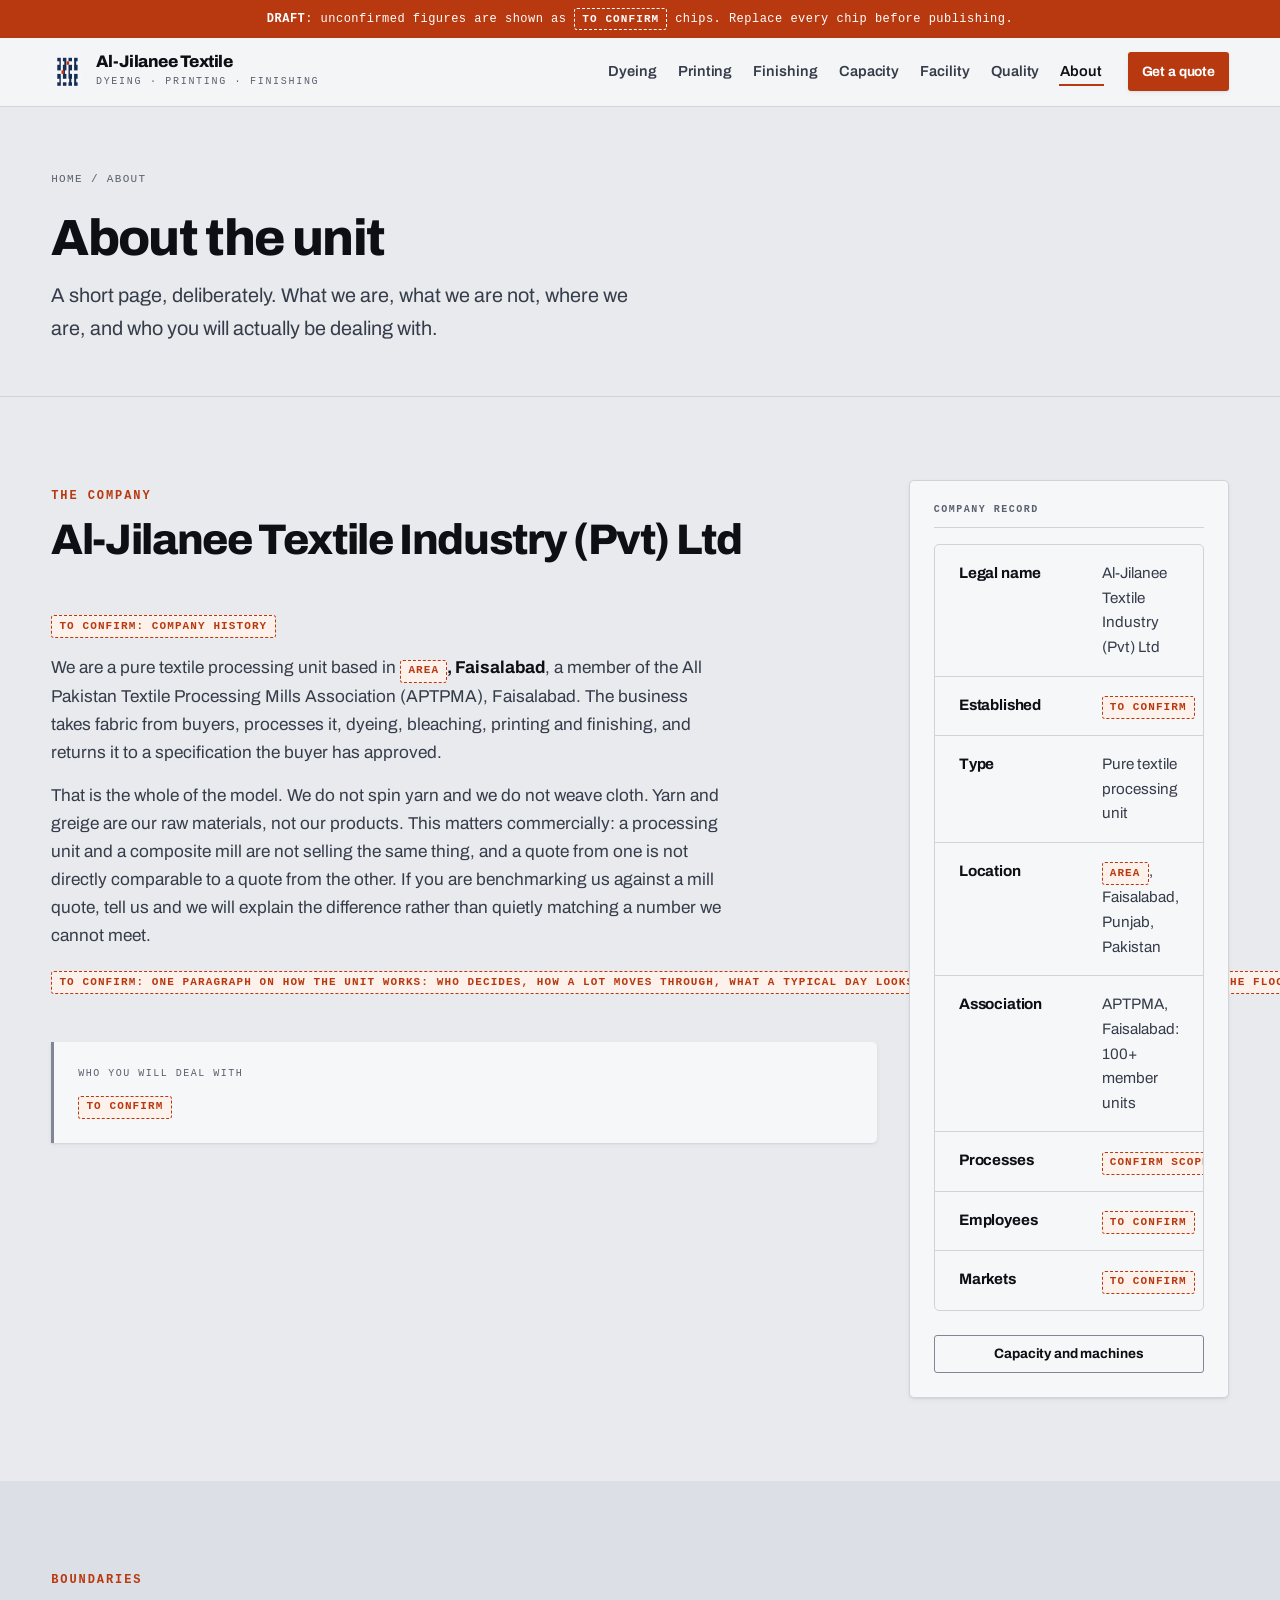
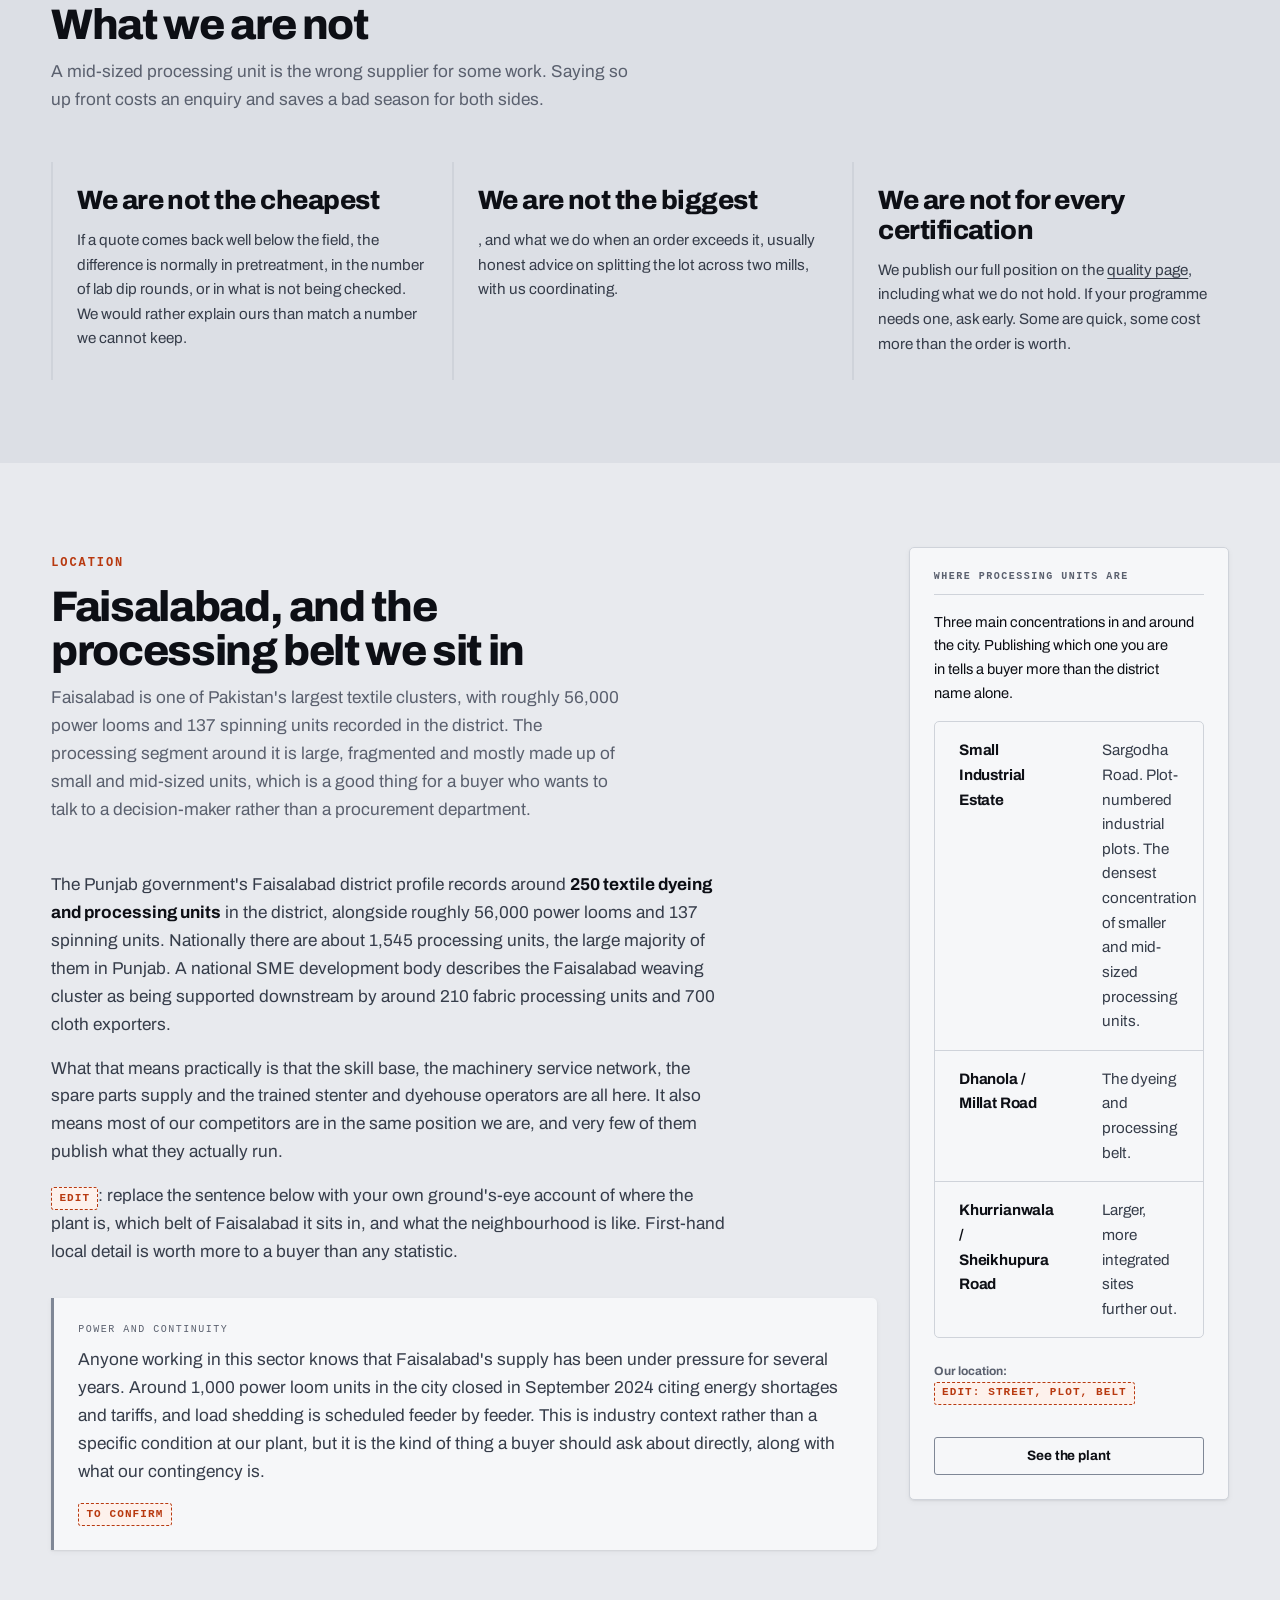
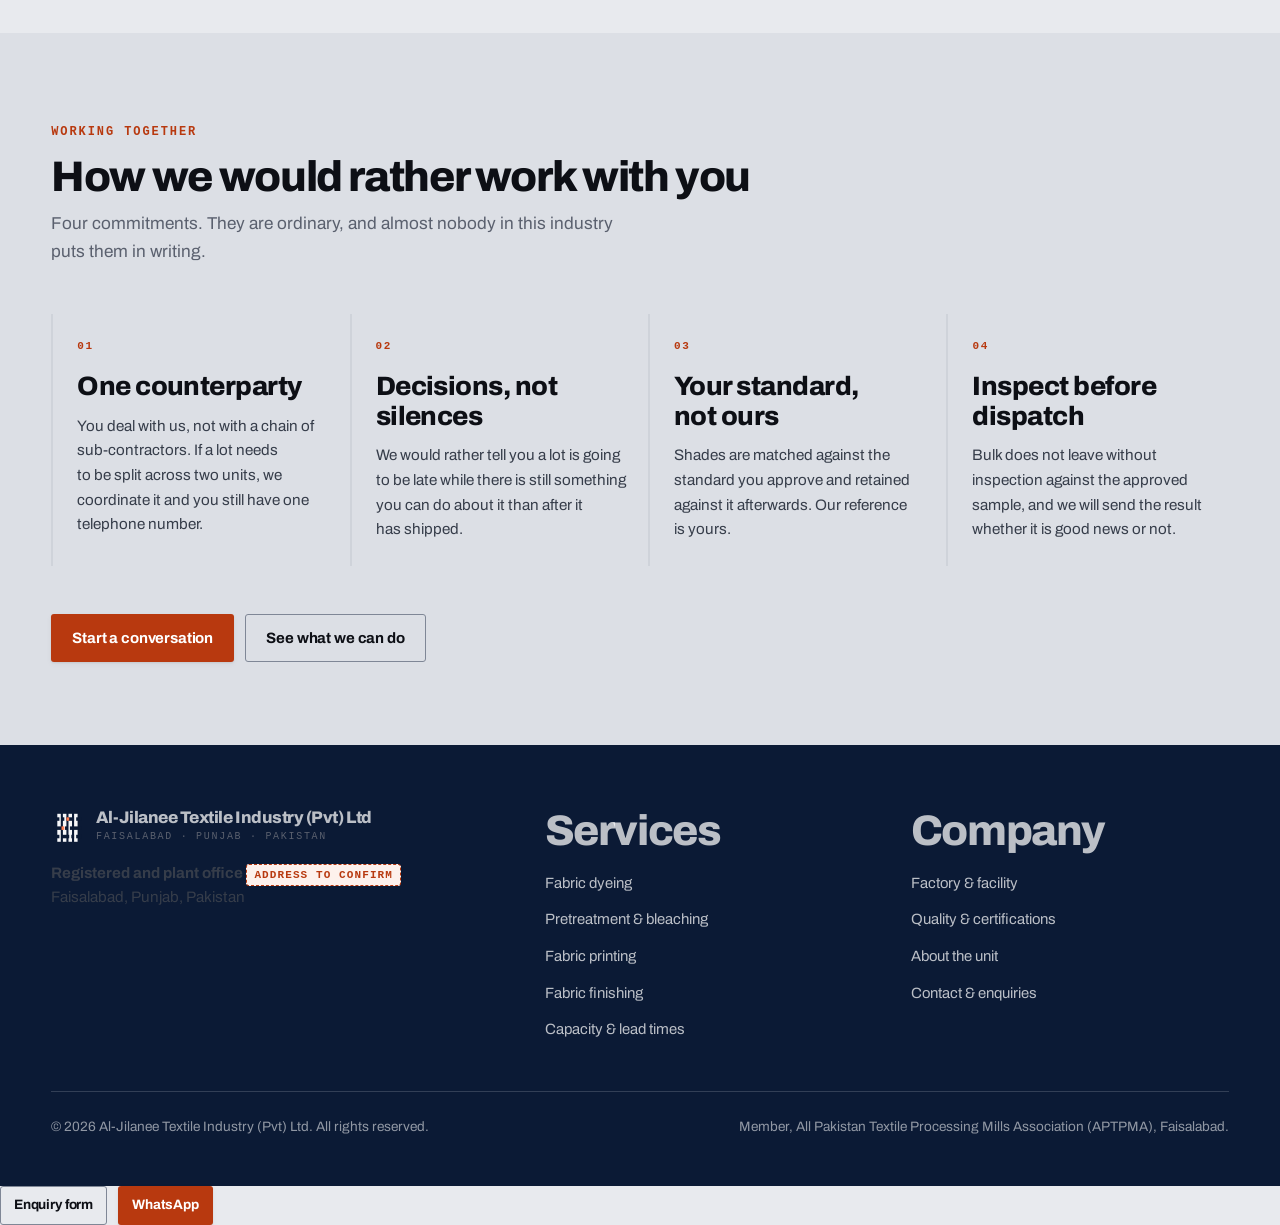
==== about.html @ 5ec2a874 "best-working-before-cycle-01: pre-audit baseline Visual redesign round 2 complete and verified (9/9 " ====
<!DOCTYPE html>
<!-- Al-Jilanee Textile Industry — ABOUT. Search this file for "EDIT:". -->
<html lang="en" class="no-js" data-draft="true">
<head>
<meta charset="utf-8">
<meta name="viewport" content="width=device-width, initial-scale=1">
<title>About the Unit: Faisalabad Textile Processing | Al-Jilanee Textile Industry</title>
<meta name="description" content="Al-Jilanee Textile Industry (Pvt) Ltd, Faisalabad: a pure fabric processing unit. What we are, what we are not, where we sit in the Faisalabad processing cluster, and how we work.">
<link rel="canonical" href="https://www.aljillanitex.com/about.html">
<meta property="og:type" content="article">
<meta property="og:site_name" content="Al-Jilanee Textile Industry (Pvt) Ltd">
<meta property="og:url" content="https://www.aljillanitex.com/about.html">
<meta property="og:title" content="About the Unit | Al-Jilanee Textile">
<meta property="og:description" content="What we are, what we are not, and how we work.">
<meta property="og:image" content="https://www.aljillanitex.com/assets/img/og-default.png">
<meta name="twitter:card" content="summary_large_image">
<meta name="theme-color" content="#0b1a35">
<link rel="icon" href="assets/img/favicon.svg" type="image/svg+xml">
<link rel="apple-touch-icon" href="assets/img/apple-touch-icon.png">
<link rel="manifest" href="site.webmanifest">
<link rel="preload" href="assets/fonts/archivo-var.woff2" as="font" type="font/woff2" crossorigin>
<link rel="stylesheet" href="assets/css/site.css">
<script src="assets/js/site.js" defer></script>
</head>

<body data-wa="923000000000">

<div class="draft-ribbon">
  <strong>DRAFT</strong>: unconfirmed figures are shown as
  <span class="todo" style="border-color:#fff;color:#fff;background:transparent">TO CONFIRM</span>
  chips. Replace every chip before publishing.
</div>

<a class="skip" href="#main">Skip to main content</a>

<header class="site-header">
  <div class="wrap site-header__inner">
    <a class="brand" href="index.html" aria-label="Al-Jilanee Textile Industry, home">
      <svg class="brand__mark" viewBox="0 0 48 48" fill="none" aria-hidden="true" focusable="false">
        <g fill="var(--mark-warp)">
          <rect x="9" y="4" width="5" height="40"/><rect x="17" y="4" width="5" height="40"/>
          <rect x="25" y="4" width="5" height="40"/><rect x="33" y="4" width="5" height="40"/>
        </g>
        <g fill="var(--mark-weft)">
          <rect x="4" y="9" width="8" height="5"/><rect x="15" y="9" width="4" height="5"/>
          <rect x="22" y="9" width="11" height="5"/><rect x="36" y="9" width="8" height="5"/>
          <rect x="4" y="22" width="13" height="5"/><rect x="20" y="22" width="4" height="5"/>
          <rect x="27" y="22" width="17" height="5"/>
          <rect x="4" y="34" width="8" height="5"/><rect x="15" y="34" width="11" height="5"/>
          <rect x="29" y="34" width="4" height="5"/><rect x="36" y="34" width="8" height="5"/>
        </g>
        <g fill="var(--mark-dye)">
          <rect x="15" y="22" width="4" height="5"/><rect x="22" y="9" width="4" height="5"/>
        </g>
      </svg>
      <span>
        <span class="brand__name">Al-Jilanee Textile</span>
        <span class="brand__sub">Dyeing · Printing · Finishing</span>
      </span>
    </a>
    <button class="nav-toggle" type="button" data-nav-toggle aria-expanded="false" aria-controls="site-nav">Menu</button>
    <nav class="nav" id="site-nav" aria-label="Main">
      <ul class="nav__list">
        <li><a class="nav__link" href="dyeing.html">Dyeing</a></li>
        <li><a class="nav__link" href="printing.html">Printing</a></li>
        <li><a class="nav__link" href="finishing.html">Finishing</a></li>
        <li><a class="nav__link" href="capacity.html">Capacity</a></li>
        <li><a class="nav__link" href="facility.html">Facility</a></li>
        <li><a class="nav__link" href="quality.html">Quality</a></li>
        <li><a class="nav__link" href="about.html" aria-current="page">About</a></li>
      </ul>
    </nav>
    <a class="btn btn--primary btn--sm header-cta" href="contact.html">Get a quote</a>
  </div>
</header>

<main id="main">

  <section class="pagehead">
    <div class="wrap">
      <nav class="crumbs" aria-label="Breadcrumb">
        <a href="index.html">Home</a> <span aria-hidden="true">/</span> <span aria-current="page">About</span>
      </nav>
      <h1>About the unit</h1>
      <p class="pagehead__lead">
        A short page, deliberately. What we are, what we are not, where we are,
        and who you will actually be dealing with.
      </p>
    </div>
  </section>

  <!-- ==================================================================
       1. WHAT WE ARE
       ================================================================== -->
  <section class="section">
    <div class="wrap">
      <div class="grid grid-sidebar">
        <div>
          <div class="section-head">
            <span class="eyebrow eyebrow--signal">The company</span>
            <h2>Al-Jilanee Textile Industry (Pvt) Ltd</h2>
          </div>

          <div class="prose">
            <!-- EDIT: replace with the real history. 150-250 words is right.
                 A real story of how the unit grew — starting from a smaller
                 plot, a first machine, a first export buyer — is a genuine
                 credibility asset. A generic "we are committed to quality"
                 paragraph is worse than nothing. -->
            <p>
              <span class="todo">To confirm: company history</span>
            </p>
            <p>
              We are a pure textile processing unit based in
              <strong><span class="todo">area</span>, Faisalabad</strong>, a member of
              the All Pakistan Textile Processing Mills Association (APTPMA),
              Faisalabad. The business takes fabric from buyers, processes it,
              dyeing, bleaching, printing and finishing, and returns it to a
              specification the buyer has approved.
            </p>
            <p>
              That is the whole of the model. We do not spin yarn and we do not
              weave cloth. Yarn and greige are our raw materials, not our
              products. This matters commercially: a processing unit and a
              composite mill are not selling the same thing, and a quote from one
              is not directly comparable to a quote from the other. If you are
              benchmarking us against a mill quote, tell us and we will explain
              the difference rather than quietly matching a number we cannot meet.
            </p>
            <p>
              <span class="todo">To confirm: one paragraph on how the unit works: who
              decides, how a lot moves through, what a typical day looks like. Written
              by whoever actually runs the floor.</span>
            </p>
          </div>

          <div class="callout mt-7">
            <span class="callout__k">Who you will deal with</span>
            <p>
              <span class="todo">To confirm</span><span class="edit-note">EDIT: name the person or
              people a buyer speaks to, with their role and what they can
              actually decide. In a mid-sized unit this is usually one or two
              people, and naming them is a stronger trust signal than a
              "management team" section with stock photographs.
            </span></p>
          </div>
        </div>

        <aside class="rail">
          <h2 class="rail__title">Company record</h2>
          <div class="deflist">
            <div class="deflist__row"><dt>Legal name</dt><dd>Al-Jilanee Textile Industry (Pvt) Ltd</dd></div>
            <div class="deflist__row"><dt>Established</dt><dd><span class="todo">To confirm</span></dd></div>
            <div class="deflist__row"><dt>Type</dt><dd>Pure textile processing unit</dd></div>
            <div class="deflist__row"><dt>Location</dt><dd><span class="todo">Area</span>, Faisalabad, Punjab, Pakistan</dd></div>
            <div class="deflist__row"><dt>Association</dt><dd>APTPMA, Faisalabad: 100+ member units</dd></div>
            <div class="deflist__row"><dt>Processes</dt><dd><span class="todo">Confirm scope</span></dd></div>
            <div class="deflist__row"><dt>Employees</dt><dd><span class="todo">To confirm</span></dd></div>
            <div class="deflist__row"><dt>Markets</dt><dd><span class="todo">To confirm</span></dd></div>
          </div>
          <a class="btn btn--ghost btn--sm btn--block mt-5" href="capacity.html">Capacity and machines</a>
        </aside>
      </div>
    </div>
  </section>

  <!-- ==================================================================
       2. WHAT WE ARE NOT
       ================================================================== -->
  <section class="section section--sunk">
    <div class="wrap">
      <div class="section-head">
        <span class="eyebrow eyebrow--signal">Boundaries</span>
        <h2>What we are not</h2>
        <p>
          A mid-sized processing unit is the wrong supplier for some work. Saying
          so up front costs an enquiry and saves a bad season for both sides.
        </p>
      </div>

      <div class="grid grid-3">
        <div class="card">
          <h3>We are not the cheapest</h3>
          <p>
            If a quote comes back well below the field, the difference is
            normally in pretreatment, in the number of lab dip rounds, or in what
            is not being checked. We would rather explain ours than match a
            number we cannot keep.
          </p>
        </div>
        <div class="card">
          <h3>We are not the biggest</h3>
          <p>
            <span class="edit-note">EDIT: add a sentence on where our capacity ceiling
            genuinely is</span>, and what we do when an order exceeds it, usually
            honest advice on splitting the lot across two mills, with us
            coordinating.
          </p>
        </div>
        <div class="card">
          <h3>We are not for every certification</h3>
          <p>
            We publish our full position on the
            <a href="quality.html">quality page</a>, including what we do not
            hold. If your programme needs one, ask early. Some are quick, some
            cost more than the order is worth.
          </p>
        </div>
      </div>
    </div>
  </section>

  <!-- ==================================================================
       3. FAISALABAD AND THE CLUSTER
       Real, sourced context. Establishes that the buyer is dealing with a
       company inside a genuine industrial ecosystem rather than a lone
       workshop.
       ================================================================== -->
  <section class="section">
    <div class="wrap">
      <div class="grid grid-sidebar">
        <div>
          <div class="section-head">
            <span class="eyebrow eyebrow--signal">Location</span>
            <h2>Faisalabad, and the processing belt we sit in</h2>
            <p>
              Faisalabad is one of Pakistan's largest textile clusters, with
              roughly 56,000 power looms and 137 spinning units recorded in the
              district. The processing segment around it is large, fragmented
              and mostly made up of small and mid-sized units, which is a good
              thing for a buyer who wants to talk to a decision-maker rather
              than a procurement department.
            </p>
          </div>

          <div class="prose">
            <p>
              The Punjab government's Faisalabad district profile records around
              <strong>250 textile dyeing and processing units</strong> in the
              district, alongside roughly 56,000 power looms and 137 spinning
              units. Nationally there are about 1,545 processing units, the large
              majority of them in Punjab. A national SME development body
              describes the Faisalabad weaving cluster as being supported
              downstream by around 210 fabric processing units and 700 cloth
              exporters.
            </p>
            <p>
              What that means practically is that the skill base, the machinery
              service network, the spare parts supply and the trained stenter and
              dyehouse operators are all here. It also means most of our
              competitors are in the same position we are, and very few of them
              publish what they actually run.
            </p>
            <p>
              <span class="todo">EDIT</span>: replace the sentence below with
              your own ground's-eye account of where the plant is, which belt of
              Faisalabad it sits in, and what the neighbourhood is like. First-hand
              local detail is worth more to a buyer than any statistic.
            </p>
          </div>

          <div class="callout mt-6">
            <span class="callout__k">Power and continuity</span>
            <p>
              Anyone working in this sector knows that Faisalabad's supply has been
              under pressure for several years. Around 1,000 power loom units in
              the city closed in September 2024 citing energy shortages and
              tariffs, and load shedding is scheduled feeder by feeder. This is
              industry context rather than a specific condition at our plant, but
              it is the kind of
              thing a buyer should ask about directly, along with what our
              contingency is.
            </p>
            <p>
              <span class="todo">To confirm</span><span class="edit-note">EDIT: state your own
              arrangements factually if you want to pre-empt the question. Do not
              overstate.
            </span></p>
          </div>
        </div>

        <aside class="rail">
          <h2 class="rail__title">Where processing units are</h2>
          <p class="text-sm">
            Three main concentrations in and around the city. Publishing which
            one you are in tells a buyer more than the district name alone.
          </p>
          <div class="deflist mt-4">
            <div class="deflist__row">
              <dt>Small Industrial Estate</dt>
              <dd>Sargodha Road. Plot-numbered industrial plots. The densest concentration of smaller and mid-sized processing units.</dd>
            </div>
            <div class="deflist__row">
              <dt>Dhanola / Millat Road</dt>
              <dd>The dyeing and processing belt.</dd>
            </div>
            <div class="deflist__row">
              <dt>Khurrianwala / Sheikhupura Road</dt>
              <dd>Larger, more integrated sites further out.</dd>
            </div>
          </div>
          <p class="text-xs text-muted mt-5">
            <strong>Our location:</strong>
            <span class="todo">EDIT: street, plot, belt</span>
          </p>
          <a class="btn btn--ghost btn--sm btn--block mt-4" href="facility.html">See the plant</a>
        </aside>
      </div>
    </div>
  </section>

  <!-- ==================================================================
       4. HOW WE WORK
       ================================================================== -->
  <section class="section section--sunk">
    <div class="wrap">
      <div class="section-head">
        <span class="eyebrow eyebrow--signal">Working together</span>
        <h2>How we would rather work with you</h2>
        <p>
          Four commitments. They are ordinary, and almost nobody in this industry
          puts them in writing.
        </p>
      </div>

      <div class="grid grid-4">
        <div class="card">
          <span class="card__index">01</span>
          <h3>One counterparty</h3>
          <p>
            You deal with us, not with a chain of sub-contractors. If a lot needs
            to be split across two units, we coordinate it and you still have one
            telephone number.
          </p>
        </div>
        <div class="card">
          <span class="card__index">02</span>
          <h3>Decisions, not silences</h3>
          <p>
            We would rather tell you a lot is going to be late while there is
            still something you can do about it than after it has shipped.
          </p>
        </div>
        <div class="card">
          <span class="card__index">03</span>
          <h3>Your standard, not ours</h3>
          <p>
            Shades are matched against the standard you approve and retained
            against it afterwards. Our reference is yours.
          </p>
        </div>
        <div class="card">
          <span class="card__index">04</span>
          <h3>Inspect before dispatch</h3>
          <p>
            Bulk does not leave without inspection against the approved sample,
            and we will send the result whether it is good news or not.
          </p>
        </div>
      </div>

      <div class="btn-row mt-7">
        <a class="btn btn--primary" href="contact.html">Start a conversation</a>
        <a class="btn btn--ghost" href="capacity.html">See what we can do</a>
      </div>
    </div>
  </section>

</main>

<footer class="site-footer">
  <div class="wrap">
    <div class="footer-grid">
      <div>
        <a class="brand" href="index.html">
          <svg class="brand__mark" viewBox="0 0 48 48" fill="none" aria-hidden="true" focusable="false">
        <g fill="var(--mark-warp)">
          <rect x="9" y="4" width="5" height="40"/><rect x="17" y="4" width="5" height="40"/>
          <rect x="25" y="4" width="5" height="40"/><rect x="33" y="4" width="5" height="40"/>
        </g>
        <g fill="var(--mark-weft)">
          <rect x="4" y="9" width="8" height="5"/><rect x="15" y="9" width="4" height="5"/>
          <rect x="22" y="9" width="11" height="5"/><rect x="36" y="9" width="8" height="5"/>
          <rect x="4" y="22" width="13" height="5"/><rect x="20" y="22" width="4" height="5"/>
          <rect x="27" y="22" width="17" height="5"/>
          <rect x="4" y="34" width="8" height="5"/><rect x="15" y="34" width="11" height="5"/>
          <rect x="29" y="34" width="4" height="5"/><rect x="36" y="34" width="8" height="5"/>
        </g>
        <g fill="var(--mark-dye)">
          <rect x="15" y="22" width="4" height="5"/><rect x="22" y="9" width="4" height="5"/>
        </g>
      </svg>
          <span>
            <span class="brand__name">Al-Jilanee Textile Industry (Pvt) Ltd</span>
            <span class="brand__sub">Faisalabad · Punjab · Pakistan</span>
          </span>
        </a>
        <address class="addr mt-4">
          <strong>Registered and plant office</strong>
          <span class="todo">Address to confirm</span><br>
          Faisalabad, Punjab, Pakistan
        </address>
      </div>
      <div>
        <h2>Services</h2>
        <ul class="footer-links">
          <li><a href="dyeing.html">Fabric dyeing</a></li>
          <li><a href="dyeing.html#pretreatment">Pretreatment &amp; bleaching</a></li>
          <li><a href="printing.html">Fabric printing</a></li>
          <li><a href="finishing.html">Fabric finishing</a></li>
          <li><a href="capacity.html">Capacity &amp; lead times</a></li>
        </ul>
      </div>
      <div>
        <h2>Company</h2>
        <ul class="footer-links">
          <li><a href="facility.html">Factory &amp; facility</a></li>
          <li><a href="quality.html">Quality &amp; certifications</a></li>
          <li><a href="about.html">About the unit</a></li>
          <li><a href="contact.html">Contact &amp; enquiries</a></li>
        </ul>
      </div>
    </div>
    <div class="footer-bottom">
      <p>&copy; <span data-year>2026</span> Al-Jilanee Textile Industry (Pvt) Ltd. All rights reserved.</p>
      <p>Member, All Pakistan Textile Processing Mills Association (APTPMA), Faisalabad.</p>
    </div>
  </div>
</footer>

<div class="wa-bar">
  <a class="btn btn--ghost btn--sm" href="contact.html">Enquiry form</a>
  <a class="btn btn--primary btn--sm" href="https://wa.me/923000000000?text=Hello%2C%20I%20would%20like%20to%20know%20more%20about%20Al-Jilanee%20Textile%20Industry%20in%20Faisalabad.%0A%0AWhat%20I%20am%20looking%20for%3A%0AQuantity%3A%0ATarget%20date%3A" data-wa-msg="Hello, I would like to know more about Al-Jilanee Textile Industry in Faisalabad.&#10;&#10;What I am looking for:&#10;Quantity:&#10;Target date:"
     target="_blank" rel="noopener">WhatsApp</a>
</div>


<!-- Structured data. Two of the nine Faisalabad competitor sites audited
     ship any JSON-LD at all. This is free, invisible, and it is what makes
     the page parseable by a procurement system or an AI assistant rather
     than a picture of a page. -->
<script type="application/ld+json">
{
  "@context": "https://schema.org",
  "@graph": [
    {
      "@type": "WebPage",
      "@id": "https://www.aljillanitex.com/about.html#webpage",
      "url": "https://www.aljillanitex.com/about.html",
      "name": "About the Unit | Al-Jilanee Textile Industry",
      "isPartOf": { "@id": "https://www.aljillanitex.com/#website" },
      "about": { "@id": "https://www.aljillanitex.com/#organization" },
      "breadcrumb": { "@id": "https://www.aljillanitex.com/about.html#breadcrumb" },
      "inLanguage": "en"
    },
    {
      "@type": "BreadcrumbList",
      "@id": "https://www.aljillanitex.com/about.html#breadcrumb",
      "itemListElement": [
        { "@type": "ListItem", "position": 1, "name": "Home", "item": "https://www.aljillanitex.com/" },
        { "@type": "ListItem", "position": 2, "name": "About the Unit", "item": "https://www.aljillanitex.com/about.html" }
      ]
    }
  ]
}
</script>

</body></html>
---- assets/css/site.css ----
@charset "utf-8";
/* ==========================================================================
   Al-Jilanee Textile — design system
   --------------------------------------------------------------------------
   Direction: confident industrial. Cold steel ground, deep dye-vat indigo,
   one saturated madder-red accent. Editorial scale contrast, asymmetric
   composition, data treated as the visual subject.

   Type: Archivo Variable only (weights 100-900, latin subset, 35 KB).
   Numbers and labels: system mono, zero download.

   Palette rule: ONE accent (--signal). Indigo is a surface, not a second
   accent. Nothing inverts the page theme mid-scroll.
   ========================================================================== */

/* --- 1. Fonts ------------------------------------------------------------ */
/* display=swap with a metric-adjacent fallback, preloaded in the head.
   Optional-swap was rejected: on a cold visit the buyer would read the
   whole datasheet in a fallback face and never see the real one. */

@font-face {
  font-family: "Archivo";
  font-style: normal;
  font-weight: 100 900;
  font-display: swap;
  src: url("../fonts/archivo-var.woff2") format("woff2-variations"),
       url("../fonts/archivo-var.woff2") format("woff2");
  unicode-range: U+0000-00FF, U+0131, U+0152-0153, U+02BB-02BC, U+2000-206F,
                 U+2074, U+20AC, U+2122, U+2191, U+2193, U+2212;
}

/* --- 2. Tokens ----------------------------------------------------------- */

:root {
  /* Surfaces. Cool, not cream. A warm-beige ground is the single most
     common tell in machine-generated "premium" work. */
  --paper:        #e8eaee;   /* cool light ground                    */
  --paper-raised: #f6f7f9;   /* raised surface, cards, panels        */
  --paper-sunk:   #dcdfe5;   /* recessed surface, table stripes      */
  --ink:          #0d0f15;   /* near-black, cool        17.87:1 on paper-raised, 13.9:1 on paper */
  --ink-2:        #363d4a;   /* body secondary          10.19:1 on paper-raised, 8.18:1 on paper-sunk */
  --ink-3:        #5a606e;   /* labels, meta             5.88:1 raised / 4.72:1 sunk (AA) */
  --indigo:       #152c55;   /* dye-vat blue: dark sections, headers    13.79:1 w/ white */
  --indigo-deep:  #0b1a35;   /* hero + footer ground                   17.31:1 w/ white */
  --signal:       #b8390f;   /* madder red. THE accent.  5.78:1 w/ white, 5.40:1 on paper-raised */
  --line:         #cfd3da;
  --line-strong:  #7f8796;   /* 3.37:1 raised / 3.00:1 paper — meets SC 1.4.11 */

  /* Type */
  --sans: "Archivo", "Segoe UI", system-ui, -apple-system, "Helvetica Neue", Arial, sans-serif;
  --mono: ui-monospace, "Cascadia Mono", "SF Mono", Menlo, Consolas, "Liberation Mono", monospace;

  /* Scale — fluid, 360px → 1440px */
  --t-display: clamp(2.6rem, 1.35rem + 5.4vw, 5.9rem);
  --t-h1:      clamp(2.05rem, 1.5rem + 2.1vw, 3.5rem);
  --t-h2:      clamp(1.6rem, 1.15rem + 1.9vw, 2.75rem);
  --t-h3:      clamp(1.18rem, 1.02rem + 0.7vw, 1.6rem);
  --t-body:    clamp(1rem, .96rem + .18vw, 1.075rem);
  --t-small:   .9125rem;
  --t-micro:   .75rem;

  /* Space — 8pt base, generous at the top of the scale */
  --s1: .25rem; --s2: .5rem;  --s3: .75rem; --s4: 1rem;
  --s5: 1.5rem; --s6: 2rem;   --s7: 3rem;   --s8: 4rem;
  --s9: 6rem;   --s10: 8rem;

  --wrap: 88rem;
  --measure: 68ch;
  --header-h: 4.25rem;

  /* One radius scale, used everywhere. Square corners: this is a mill. */
  --r: 3px;
  --r-lg: 5px;

  /* Shadows tinted to the ground hue, never pure black */
  --sh-sm: 0 1px 2px rgba(13,15,21,.07), 0 2px 6px rgba(13,15,21,.045);
  --sh-md: 0 2px 4px rgba(13,15,21,.06), 0 10px 26px rgba(13,15,21,.075);
  --sh-lg: 0 4px 8px rgba(13,15,21,.07), 0 26px 60px rgba(13,15,21,.11);
  --sh-dark: 0 20px 60px rgba(6,10,20,.42);

  /* Hairlines on dark grounds need their own value. */
  --line-dark: rgba(255,255,255,.16);

  /* The woven mark. Inverted on dark grounds so it never disappears. */
  --mark-warp: #152c55;
  --mark-weft: #f6f7f9;
  --mark-dye:  #b8390f;
}
.site-footer, .hero { --mark-warp: #f6f7f9; --mark-weft: #0b1a35; --mark-dye: #ff7a4d; }

/* --- 3. Reset ------------------------------------------------------------ */

*, *::before, *::after { box-sizing: border-box; }

html {
  -webkit-text-size-adjust: 100%;
  scroll-behavior: smooth;
  scroll-padding-top: calc(var(--header-h) + 1rem);
}

body {
  margin: 0;
  background: var(--paper);
  color: var(--ink);
  font-family: var(--sans);
  font-size: var(--t-body);
  font-weight: 400;
  line-height: 1.62;
  font-synthesis-weight: none;
  text-rendering: optimizeLegibility;
  -webkit-font-smoothing: antialiased;
  overflow-x: hidden;
}

img, svg { max-width: 100%; height: auto; display: block; }
button, input, select, textarea { font: inherit; color: inherit; }

h1, h2, h3, h4 {
  margin: 0 0 var(--s4);
  font-weight: 800;
  line-height: 1.02;
  letter-spacing: -.032em;
  text-wrap: balance;
}
h1 { font-size: var(--t-h1); }
h2 { font-size: var(--t-h2); }
h3 { font-size: var(--t-h3); letter-spacing: -.02em; line-height: 1.12; text-wrap: pretty; }
h4 { font-size: 1.05rem; letter-spacing: -.012em; }

p { margin: 0 0 var(--s4); text-wrap: pretty; }
p:last-child { margin-bottom: 0; }

a { color: inherit; text-underline-offset: .18em; text-decoration-thickness: from-font; }

:focus-visible {
  outline: 3px solid var(--signal);
  outline-offset: 3px;
  border-radius: 2px;
}

::selection { background: var(--indigo); color: #fff; }

@media (prefers-reduced-motion: reduce) {
  html { scroll-behavior: auto; }
  *, *::before, *::after {
    animation-duration: .001ms !important;
    animation-iteration-count: 1 !important;
    transition-duration: .001ms !important;
  }
}

/* --- 4. Layout primitives ------------------------------------------------ */

.wrap { width: 100%; max-width: var(--wrap); margin-inline: auto; padding-inline: clamp(1.15rem, 4vw, 3.5rem); }
.measure { max-width: var(--measure); }
.measure-narrow { max-width: 52ch; }
.center { text-align: center; margin-inline: auto; }
.stack { display: flex; flex-direction: column; gap: var(--s4); }

.grid { display: grid; gap: var(--s5); }
.grid-2 { display: grid; gap: var(--s6); grid-template-columns: 1fr; }
.grid-3 { display: grid; gap: var(--s5); grid-template-columns: 1fr; }
.grid-4 { display: grid; gap: var(--s4); grid-template-columns: repeat(2, minmax(0,1fr)); }
.grid-sidebar { display: grid; gap: var(--s6); grid-template-columns: 1fr; }

@media (min-width: 48rem) {
  .grid-2 { grid-template-columns: repeat(2, minmax(0,1fr)); }
  .grid-3 { grid-template-columns: repeat(3, minmax(0,1fr)); }
  .grid-4 { grid-template-columns: repeat(4, minmax(0,1fr)); }
  .grid-sidebar { grid-template-columns: minmax(0,1fr) 20rem; align-items: start; }
}
@media (min-width: 64rem) {
  .grid-2 { grid-template-columns: 7fr 5fr; }          /* asymmetric, not 50/50 */
  .grid-3 { grid-template-columns: repeat(3, minmax(0,1fr)); }
}

.mt-4 { margin-top: var(--s4); } .mt-5 { margin-top: var(--s5); }
.mt-6 { margin-top: var(--s6); } .mt-7 { margin-top: var(--s7); }
.mt-8 { margin-top: var(--s8); } .mb-5 { margin-bottom: var(--s5); }
.mb-6 { margin-bottom: var(--s6); }

.text-sm { font-size: var(--t-small); }
.text-xs { font-size: var(--t-micro); }
.text-muted, .muted { color: var(--ink-3); }

/* --- 5. Type roles ------------------------------------------------------- */

.eyebrow {
  display: inline-block;
  font-family: var(--mono);
  font-size: var(--t-micro);
  font-weight: 600;
  letter-spacing: .16em;
  text-transform: uppercase;
  color: var(--ink-3);
  margin-bottom: var(--s3);
}
.eyebrow--signal { color: var(--signal); }

.prose { max-width: var(--measure); }
.prose p { color: var(--ink-2); }
.prose strong { color: var(--ink); font-weight: 700; }

/* The paragraph directly under a hero or pagehead headline. */
.lead {
  font-size: clamp(1.05rem, 1rem + .32vw, 1.3rem);
  line-height: 1.5;
  letter-spacing: -.012em;
  color: var(--ink-2);
  max-width: 46ch;
  margin-bottom: var(--s5);
}
.hero .lead { color: rgba(255,255,255,.82); }
.pagehead .lead { max-width: 54ch; }

.num {
  font-variant-numeric: tabular-nums;
  font-feature-settings: "tnum" 1;
  letter-spacing: -.01em;
}
.unit {
  font-size: .82em;
  font-weight: 600;
  color: var(--ink-3);
  letter-spacing: 0;
  margin-left: .15em;
}
.unit::before { content: "\2009"; }   /* thin space, not a word space */

/* --- 6. Skip link & draft ribbon ---------------------------------------- */

.skip {
  position: absolute; left: var(--s4); top: -4rem; z-index: 200;
  background: var(--ink); color: #fff; padding: .7rem 1.1rem;
  border-radius: var(--r); font-weight: 700; text-decoration: none;
  transition: top .18s ease;
}
.skip:focus { top: var(--s4); }

.draft-ribbon {
  background: var(--signal);
  color: #fff;
  font-family: var(--mono);
  font-size: var(--t-micro);
  letter-spacing: .04em;
  text-align: center;
  padding: .5rem var(--s4);
  line-height: 1.5;
}

/* --- 7. Header ----------------------------------------------------------- */

.site-header {
  position: sticky; top: 0; z-index: 100;
  background: rgba(246,247,249,.86);
  backdrop-filter: saturate(180%) blur(14px);
  -webkit-backdrop-filter: saturate(180%) blur(14px);
  border-bottom: 1px solid var(--line);
}
.site-header__inner {
  min-height: var(--header-h);
  display: flex; align-items: center; gap: var(--s5);
}

.brand { display: flex; align-items: center; gap: .7rem; text-decoration: none; flex: 0 0 auto; }
.brand__mark { width: 2.1rem; height: 2.1rem; flex: none; }
.brand__name { display: block; font-weight: 800; font-size: 1.05rem; letter-spacing: -.028em; line-height: 1.1; }
.brand__sub {
  display: block; font-family: var(--mono); font-size: .625rem;
  letter-spacing: .17em; text-transform: uppercase; color: var(--ink-3); margin-top: .12rem;
}

.nav { margin-left: auto; }
.nav__list { display: flex; align-items: center; gap: clamp(.5rem, 1.4vw, 1.5rem); list-style: none; margin: 0; padding: 0; }
.nav__link {
  text-decoration: none; font-size: .9125rem; font-weight: 600;
  letter-spacing: -.005em; color: var(--ink-2);
  padding: .4rem .1rem; position: relative; white-space: nowrap;
}
.nav__link:hover { color: var(--ink); }
.nav__link::after {
  content: ""; position: absolute; left: 0; right: 0; bottom: 0;
  height: 2px; background: var(--signal);
  transform: scaleX(0); transform-origin: left;
  transition: transform .2s cubic-bezier(.2,.7,.3,1);
}
.nav__link:hover::after, .nav__link:focus-visible::after { transform: scaleX(1); }
.nav__link[aria-current="page"] { color: var(--ink); }
.nav__link[aria-current="page"]::after { transform: scaleX(1); }

.header-cta { flex: none; }
.nav-toggle {
  display: none; margin-left: auto;
  background: none; border: 1px solid var(--line-strong);
  border-radius: var(--r); padding: .5rem .7rem; cursor: pointer;
}
.nav-toggle span { display: block; width: 18px; height: 2px; background: var(--ink); border-radius: 2px; }
.nav-toggle span + span { margin-top: 4px; }

/* --- 8. Buttons ---------------------------------------------------------- */

.btn {
  display: inline-flex; align-items: center; justify-content: center; gap: .5rem;
  padding: .68rem 1.25rem; border-radius: var(--r);
  font-weight: 700; font-size: .9375rem; letter-spacing: -.01em;
  text-decoration: none; cursor: pointer; border: 1px solid transparent;
  white-space: nowrap; white-space: nowrap;
  transition: background-color .16s ease, border-color .16s ease, color .16s ease, transform .1s ease, box-shadow .16s ease;
}
.btn:active { transform: translateY(1px); }
.btn--primary { background: var(--signal); color: #fff; box-shadow: var(--sh-sm); }
.btn--primary:hover { background: #9e2f0b; box-shadow: var(--sh-md); }
.btn--ghost { background: transparent; color: var(--ink); border-color: var(--line-strong); }
.btn--ghost:hover { background: var(--paper-raised); border-color: var(--ink-3); }
.btn--sm { padding: .45rem .8rem; font-size: .85rem; }
.btn--block { width: 100%; }
.btn-row { display: flex; flex-wrap: wrap; gap: .7rem; }

.link-arrow { font-weight: 700; text-decoration: none; border-bottom: 2px solid var(--signal); padding-bottom: 1px; }
.link-arrow:hover { color: var(--signal); }

/* --- 9. Hero ------------------------------------------------------------- */

.hero {
  position: relative; overflow: hidden;
  background: var(--indigo-deep);
  color: #fff;
  padding-block: clamp(3.5rem, 7vw, 6rem) clamp(3rem, 6vw, 5rem);
  isolation: isolate;
}
/* Woven ground: warp + weft at low contrast. Reads as cloth at desktop,
   as a faint grid on small screens. Pure CSS, no image request. */
.hero::before {
  content: ""; position: absolute; inset: 0; z-index: -2;
  background-image:
    repeating-linear-gradient(90deg, rgba(255,255,255,.055) 0 1px, transparent 1px 9px),
    repeating-linear-gradient( 0deg, rgba(255,255,255,.055) 0 1px, transparent 1px 9px);
  mask-image: radial-gradient(120% 100% at 78% 0%, #000 0%, transparent 72%);
  -webkit-mask-image: radial-gradient(120% 100% at 78% 0%, #000 0%, transparent 72%);
}
/* Dye gradient bleeding in from the top right. */
.hero::after {
  content: ""; position: absolute; inset: 0; z-index: -1;
  background:
    radial-gradient(90% 120% at 88% -10%, rgba(184,57,15,.42) 0%, transparent 58%),
    radial-gradient(70% 90% at 8% 108%, rgba(21,44,85,.9) 0%, transparent 60%);
}
.hero h1 { color: #fff; margin-bottom: var(--s5); }
.hero__grid { display: grid; gap: var(--s7); grid-template-columns: 1fr; align-items: start; }
.hero__note { color: rgba(255,255,255,.76); font-size: var(--t-small); max-width: 56ch; }
.hero__actions { display: flex; flex-wrap: wrap; gap: .7rem; margin-top: var(--s6); }
.hero .btn--ghost { color: #fff; border-color: rgba(255,255,255,.42); }
.hero .btn--ghost:hover { background: rgba(255,255,255,.12); border-color: #fff; }
.hero .eyebrow { color: rgba(255,255,255,.66); }
.hero .btn--primary { background: var(--signal); }
.hero .btn--primary:hover { background: #c94a1d; }

@media (min-width: 64rem) {
  .hero__grid { grid-template-columns: minmax(0, 1.16fr) minmax(0, .84fr); gap: var(--s7); align-items: center; }
}

/* --- 10. Datasheet panel (the "at a glance" instrument) ------------------ */

.datasheet {
  background: var(--paper-raised);
  border: 1px solid var(--line);
  border-radius: var(--r-lg);
  box-shadow: var(--sh-lg);
  overflow: hidden;
}
.datasheet__head {
  display: flex; align-items: baseline; justify-content: space-between; gap: var(--s3);
  padding: var(--s4) var(--s5);
  border-bottom: 1px solid var(--line);
  background: var(--paper-sunk);
}
.datasheet__title { margin: 0; font-size: .95rem; font-weight: 800; letter-spacing: -.015em; }
.datasheet__stamp {
  font-family: var(--mono); font-size: .625rem; letter-spacing: .14em;
  text-transform: uppercase; color: var(--ink-3);
}
.datasheet__rows { padding: var(--s2) 0; }
.datasheet__row {
  /* The value column hugs its content. Sizing it as a fixed fraction left a
     visible dead margin beside every short value. */
  display: grid; grid-template-columns: minmax(0,1fr) auto;
  gap: var(--s4); align-items: baseline;
  padding: .68rem var(--s5);
}
.datasheet__row + .datasheet__row { border-top: 1px solid var(--line); }
.datasheet__row > :first-child {
  font-family: var(--mono); font-size: var(--t-micro);
  letter-spacing: .09em; text-transform: uppercase; color: var(--ink-3);
}
.datasheet__row > :last-child { text-align: left; }

/* --- 11. Fact strip ------------------------------------------------------ */

.factstrip { display: grid; grid-template-columns: 1fr; gap: 1px; background: var(--line); border-block: 1px solid var(--line); }
.fact { background: var(--paper); padding: var(--s5) var(--s5) var(--s5) var(--s4); }
.fact__k { display: block; font-family: var(--mono); font-size: .625rem; letter-spacing: .15em; text-transform: uppercase; color: var(--ink-3); margin-bottom: .55rem; }
/* .fact__v is the headline value. .fact__n is the line that supports it.
   An earlier revision styled these the other way round, which set long
   phrases in display size and wrapped them over three lines. */
.fact__v { display: block; font-size: clamp(1.15rem, 1.02rem + .5vw, 1.45rem); font-weight: 800; letter-spacing: -.028em; line-height: 1.12; text-wrap: balance; }
.fact__n { display: block; font-size: .875rem; color: var(--ink-3); margin-top: .45rem; line-height: 1.45; }
@media (min-width: 40rem) { .factstrip { grid-template-columns: repeat(2, minmax(0,1fr)); } }
@media (min-width: 64rem) { .factstrip { grid-template-columns: repeat(4, minmax(0,1fr)); } }

/* --- 12. Cards -----------------------------------------------------------
   Deliberately NOT bordered boxes. An earlier revision gave every card a
   border, a radius and a drop shadow, which is what four equal cards in a
   row looks like on every template site ever shipped. The capability set is
   a set of peers, so it is set as an editorial list with a strong rule and a
   real index, not as a grid of widgets. */

.card {
  display: flex; flex-direction: column;
  position: relative;
  padding: var(--s5) 0 var(--s5) var(--s5);
  border-left: 2px solid var(--line);
  transition: border-left-color .2s ease;
}
.card::before {
  /* the rule that appears on hover, sliding down from the top */
  content: ""; position: absolute; left: -2px; top: 0; width: 2px; height: 0;
  background: var(--signal); transition: height .28s cubic-bezier(.2,.7,.3,1);
}
.card:hover::before { height: 100%; }
.card:hover { border-left-color: var(--line); }
.card--link { text-decoration: none; }
.card__index {
  font-family: var(--mono); font-size: .6875rem; font-weight: 700;
  letter-spacing: .15em; color: var(--signal); margin-bottom: var(--s4);
}
.card h3 {
  font-size: clamp(1.3rem, 1.1rem + .7vw, 1.7rem);
  margin-bottom: var(--s3);
  transition: color .16s ease;
}
.card--link:hover h3 { color: var(--signal); }
.card p { color: var(--ink-2); font-size: .95rem; }
.card__foot { margin-top: var(--s4); font-size: .8125rem; font-weight: 700; color: var(--signal); letter-spacing: .01em; }
.card__foot::after { content: " \2192"; }

/* Where a card really is a distinct object (not a peer in a set), the
   contained variant is available and used explicitly. */
.card--contained {
  border: 1px solid var(--line);
  border-left-width: 1px;
  border-radius: var(--r-lg);
  background: var(--paper-raised);
  box-shadow: var(--sh-sm);
  padding: var(--s5);
  transition: box-shadow .2s ease, transform .2s ease, border-color .2s ease;
}
.card--contained:hover { box-shadow: var(--sh-md); transform: translateY(-2px); border-color: var(--line-strong); }
.card--contained::before { display: none; }

/* --- 13. Sections -------------------------------------------------------- */

.section { padding-block: clamp(3.25rem, 6.5vw, 6rem); }
.section--tight { padding-block: clamp(2.5rem, 4.5vw, 4rem); }
.section--sunk { background: var(--paper-sunk); }
.section--rule { border-top: 1px solid var(--line); }

.section--dark {
  background: var(--indigo);
  color: #fff;
  position: relative; overflow: hidden;
}
.section--dark::before {
  content: ""; position: absolute; inset: 0; pointer-events: none;
  background-image:
    repeating-linear-gradient(90deg, rgba(255,255,255,.04) 0 1px, transparent 1px 10px),
    repeating-linear-gradient( 0deg, rgba(255,255,255,.04) 0 1px, transparent 1px 10px);
}
.section--dark > * { position: relative; }
.section--dark h2, .section--dark h3 { color: #fff; }
.section--dark p { color: rgba(255,255,255,.8); }
.section--dark .eyebrow { color: rgba(255,255,255,.6); }
.section--dark .text-muted { color: rgba(255,255,255,.62); }
.on-dark { color: rgba(255,255,255,.8); }

.section-head { margin-bottom: var(--s7); }
.section-head h2 { margin-bottom: var(--s3); }
.section-head p { color: var(--ink-3); max-width: 58ch; margin: 0; }
.section--dark .section-head p { color: rgba(255,255,255,.7); }

/* --- 14. Flow (process steps) -------------------------------------------- */

.flow { counter-reset: step; display: grid; gap: 0; }
.flow__step {
  counter-increment: step;
  display: grid; grid-template-columns: 3.25rem minmax(0,1fr);
  gap: var(--s4); padding-block: var(--s5);
  border-top: 1px solid var(--line);
  position: relative;
}
.section--dark .flow__step { border-top-color: var(--line-dark); }
.flow__step:last-child { border-bottom: 1px solid var(--line); }
.section--dark .flow__step:last-child { border-bottom-color: var(--line-dark); }
.flow__step::before {
  content: counter(step, decimal-leading-zero);
  font-family: var(--mono); font-size: .8125rem; font-weight: 600;
  color: var(--signal); letter-spacing: .04em;
  padding-top: .18rem;
}
.flow__body p { color: var(--ink-2); margin: 0; max-width: 62ch; }
.section--dark .flow__body p { color: rgba(255,255,255,.78); }
.flow__meta {
  display: inline-block; margin-top: .5rem;
  font-family: var(--mono); font-size: .6875rem; letter-spacing: .1em;
  text-transform: uppercase; color: var(--ink-3);
}
.flow h4, .flow__step h4 { margin-bottom: .35rem; }

/* --- 15. Lead-time rail --------------------------------------------------
   Named .timeline, NOT .lead. An earlier revision called this block .lead
   and collided with the hero lead paragraph, which gave a paragraph a card
   background. The lead paragraph is styled in §5 as .lead. */

.timeline {
  display: grid; gap: 0;
  background: var(--paper-raised);
  border: 1px solid var(--line);
  border-radius: var(--r-lg);
  overflow: hidden;
}
.timeline__row {
  display: grid;
  grid-template-columns: minmax(0,1fr) minmax(0,1.5fr) auto;
  gap: var(--s3) var(--s4);
  align-items: center;
  padding: .9rem var(--s5);
}
.timeline__row + .timeline__row { border-top: 1px solid var(--line); }
.timeline__label { font-weight: 700; font-size: .95rem; }
.timeline__track { height: 8px; background: var(--paper-sunk); border-radius: 99px; overflow: hidden; }
.timeline__fill { display: block; height: 100%; background: var(--indigo); border-radius: 99px; }
.timeline__row--key .timeline__fill { background: var(--signal); }
.timeline__val { font-family: var(--mono); font-size: .8125rem; font-weight: 600; color: var(--ink-2); white-space: nowrap; }
@media (max-width: 47.99rem) {
  .timeline__row { grid-template-columns: 1fr; }
  .timeline__val { order: 3; }
}

/* --- 16. Data list (definition rows) ------------------------------------- */

.datasheet__rows .datasheet__row + .datasheet__row { border-top: 1px solid var(--line); }

.deflist { border: 1px solid var(--line); border-radius: var(--r-lg); overflow: hidden; background: var(--paper-raised); }
.deflist__row {
  display: grid; grid-template-columns: minmax(0,.85fr) minmax(0,1.15fr);
  gap: var(--s4); padding: var(--s4) var(--s5);
  align-items: start;
}
.deflist__row + .deflist__row { border-top: 1px solid var(--line); }
.deflist__row > :first-child { font-weight: 700; font-size: .95rem; letter-spacing: -.01em; }
.deflist__row > :last-child { color: var(--ink-2); font-size: .95rem; }
@media (max-width: 40rem) { .deflist__row { grid-template-columns: 1fr; gap: var(--s2); } }

/* --- 17. Tables ---------------------------------------------------------- */

.table-wrap {
  overflow-x: auto;
  border: 1px solid var(--line);
  border-radius: var(--r-lg);
  background: var(--paper-raised);
  box-shadow: var(--sh-sm);
  -webkit-overflow-scrolling: touch;
}
table { border-collapse: collapse; width: 100%; font-size: .93rem; }
caption { caption-side: top; text-align: left; padding: var(--s4) var(--s5) 0; color: var(--ink-3); font-size: var(--t-small); }
th, td { padding: .78rem var(--s4); text-align: left; vertical-align: top; border-bottom: 1px solid var(--line); }
thead th {
  font-family: var(--mono); font-size: .6875rem; font-weight: 700;
  letter-spacing: .11em; text-transform: uppercase; color: var(--ink-3);
  background: var(--paper-sunk); white-space: nowrap;
  position: sticky; top: var(--header-h); z-index: 2;
}
tbody tr:last-child td { border-bottom: 0; }
tbody tr { transition: background-color .14s ease; }
tbody tr:hover { background: rgba(21,44,85,.045); }
td.num, th.num { font-variant-numeric: tabular-nums; }
table .num { font-weight: 700; color: var(--ink); }

/* --- 18. Status chips ---------------------------------------------------- */

.status {
  display: inline-flex; align-items: center; gap: .35rem;
  font-family: var(--mono); font-size: .6875rem; font-weight: 700;
  letter-spacing: .08em; text-transform: uppercase;
  padding: .2rem .5rem; border-radius: var(--r); white-space: nowrap;
}
.status--held { background: #e3efe7; color: #1c5237; box-shadow: inset 0 0 0 1px #b7d8c6; }
.status--notheld { background: #f3e6e2; color: #7a2b16; box-shadow: inset 0 0 0 1px #e0c2b7; }
.status--onrequest { background: #e7ebf4; color: #1e3a6b; box-shadow: inset 0 0 0 1px #c2cee4; }
.status--held::before, .status--notheld::before, .status--onrequest::before {
  content: ""; width: 6px; height: 6px; border-radius: 50%; background: currentColor; flex: none;
}

.todo {
  display: inline-flex; align-items: center;
  font-family: var(--mono); font-size: .6875rem; font-weight: 700;
  letter-spacing: .1em; text-transform: uppercase;
  color: var(--signal);
  background: #fdf1ec;
  border: 1px dashed var(--signal);
  border-radius: var(--r);
  padding: .1rem .45rem;
  white-space: nowrap;
}

/* A dash in a data cell means "not stated yet", which is a different
   statement from "confirm this figure". It gets a quiet marker, not a
   dashed chip, so the reader can tell the two apart at a glance. */
.todo--empty {
  color: var(--ink-3);
  background: transparent;
  border: 0;
  padding: 0;
  font-weight: 400;
  letter-spacing: .1em;
}

.tags { display: flex; flex-wrap: wrap; gap: .4rem; padding: 0; margin: 0; list-style: none; }
.tags li {
  font-family: var(--mono); font-size: .6875rem; letter-spacing: .07em; text-transform: uppercase;
  padding: .28rem .6rem; border-radius: 99px;
  background: var(--paper-sunk); color: var(--ink-3);
  box-shadow: inset 0 0 0 1px var(--line);
}

/* --- 18b. Owner annotations ---------------------------------------------
   Editing instructions live in the page so the owner never has to guess
   where a figure came from, but they are not part of the reading
   experience. They are hidden by default and shown when any page is
   loaded with ?edit at the end of the address.

   Visible EDIT: notes were, until this revision, rendered straight onto
   the page in faint grey. On a page whose whole argument is precision
   they read as unfinished. They are still there. They are just for you. */

.edit-note {
  display: none;
  font-family: var(--mono);
  font-size: .6875rem;
  line-height: 1.55;
  letter-spacing: .02em;
  color: #0a3c86;
  background: #e7eefa;
  border-left: 2px solid #0a3c86;
  padding: .3rem .5rem;
  margin: .4rem 0 0;
  border-radius: 0 var(--r) var(--r) 0;
  white-space: normal;
}
html.editing .edit-note { display: block; }
caption .edit-note { display: none; }
html.editing caption .edit-note { display: inline-block; margin: 0 0 0 .4rem; }

/* A thin bar so it is obvious the page is in editing mode. */
html.editing body::before {
  content: "EDITING MODE — these blue notes are for you, not for buyers. Remove ?edit from the address to see the real page.";
  display: block;
  background: #0a3c86; color: #fff;
  font-family: var(--mono); font-size: .6875rem; letter-spacing: .04em;
  padding: .5rem var(--s4); text-align: center;
}

.callout {
  border-left: 3px solid var(--line-strong);
  background: var(--paper-raised);
  border-radius: 0 var(--r-lg) var(--r-lg) 0;
  padding: var(--s5);
  box-shadow: var(--sh-sm);
}
.callout__k {
  display: block; font-family: var(--mono); font-size: .625rem;
  letter-spacing: .15em; text-transform: uppercase; color: var(--ink-3); margin-bottom: .5rem;
}
.callout p { margin-bottom: var(--s3); color: var(--ink-2); }
.callout p:last-child { margin-bottom: 0; }
.callout--signal { border-left-color: var(--signal); }
.callout--sunk { background: var(--paper-sunk); box-shadow: none; border-left-color: var(--indigo); }

/* --- 20. Key/value status (what we hold / do not hold) ------------------- */

.keyvalue { border-top: 1px solid var(--line-dark); }
.keyvalue__row {
  display: grid; grid-template-columns: minmax(0,1fr) auto;
  gap: var(--s4); align-items: center;
  padding: var(--s4) 0; border-bottom: 1px solid var(--line-dark);
}
.keyvalue__k { font-weight: 700; color: #fff; font-size: 1.02rem; letter-spacing: -.012em; }
.keyvalue__n { font-size: .95rem; color: rgba(255,255,255,.76); margin-top: .15rem; }
@media (max-width: 40rem) { .keyvalue__row { grid-template-columns: 1fr; } }

/* --- 21. QA accordion ---------------------------------------------------- */

.qa { border-top: 1px solid var(--line); }
.qa__item { border-bottom: 1px solid var(--line); }
.qa__q {
  display: flex; justify-content: space-between; align-items: center; gap: var(--s4);
  padding: var(--s4) 0; cursor: pointer; list-style: none;
  font-weight: 700; font-size: 1.02rem; letter-spacing: -.014em;
}
.qa__q::-webkit-details-marker { display: none; }
.qa__q::after {
  content: "+"; font-family: var(--mono); font-weight: 400; font-size: 1.3rem;
  color: var(--signal); flex: none; transition: transform .2s ease;
}
.qa__item[open] .qa__q::after { transform: rotate(45deg); }
.qa__q:hover { color: var(--signal); }
.qa__a { padding-bottom: var(--s5); color: var(--ink-2); max-width: var(--measure); }

/* --- 22. Gallery / photographs ------------------------------------------- */

.gallery { display: grid; gap: var(--s4); grid-template-columns: repeat(2, minmax(0,1fr)); }
.gallery--3 { grid-template-columns: repeat(2, minmax(0,1fr)); }
@media (min-width: 64rem) { .gallery--3 { grid-template-columns: repeat(3, minmax(0,1fr)); } }

.shot { display: flex; flex-direction: column; background: var(--paper-raised); border: 1px solid var(--line); border-radius: var(--r-lg); overflow: hidden; }
.shot__frame {
  aspect-ratio: 4 / 3; display: grid; place-items: center;
  background:
    repeating-linear-gradient(45deg, var(--paper-sunk) 0 10px, var(--paper) 10px 20px);
  border-bottom: 1px solid var(--line);
}
.shot__pending {
  font-family: var(--mono); font-size: .6875rem; letter-spacing: .1em;
  text-transform: uppercase; color: var(--ink-3);
  background: var(--paper-raised); padding: .35rem .6rem; border-radius: var(--r);
  box-shadow: inset 0 0 0 1px var(--line);
}
.shot__body { padding: var(--s4); flex: 1; }
.shot__title { font-size: .95rem; font-weight: 800; letter-spacing: -.015em; margin-bottom: .3rem; }
.shot__meta { font-family: var(--mono); font-size: .625rem; letter-spacing: .12em; text-transform: uppercase; color: var(--ink-3); }
.shot__note { font-size: .85rem; color: var(--ink-2); margin-top: .5rem; }

/* --- 23. Rail (side panel) ----------------------------------------------- */

.rail {
  background: var(--paper-raised);
  border: 1px solid var(--line);
  border-radius: var(--r-lg);
  padding: var(--s5);
  box-shadow: var(--sh-sm);
  position: sticky; top: calc(var(--header-h) + var(--s5));
}
.rail__title {
  font-family: var(--mono); font-size: .625rem; letter-spacing: .15em;
  text-transform: uppercase; color: var(--ink-3);
  margin: 0 0 var(--s4); padding-bottom: var(--s3);
  border-bottom: 1px solid var(--line);
}
.rail ul { list-style: none; margin: 0; padding: 0; display: grid; gap: var(--s3); }
.rail li { font-size: .95rem; }
.rail a { text-decoration: none; border-bottom: 1px solid var(--line-strong); }
.rail a:hover { border-bottom-color: var(--signal); color: var(--signal); }
.rail .rail__order { display: flex; flex-direction: column; gap: var(--s2); }
.rail__order a {
  display: flex; align-items: center; gap: .55rem;
  border: 1px solid var(--line); border-radius: var(--r);
  padding: .6rem .75rem; font-weight: 700; font-size: .9rem;
  text-decoration: none; background: var(--paper-raised);
}
.rail__order a:hover { border-color: var(--signal); background: #fdf1ec; }
.rail__order a:first-child { background: var(--signal); color: #fff; border-color: var(--signal); }
.rail__order a:first-child:hover { background: #9e2f0b; color: #fff; }

/* --- 23b. Range bar chart ------------------------------------------------
   The lead-time figures are this site's best original data, so they are
   drawn rather than listed. One linear 0 to 60 day scale; each bar spans
   that stage's published minimum to maximum. Pure CSS, no chart library,
   no JavaScript. The scale is stated on the axis so the reader can check
   it, and a stage that does not fit the scale is not drawn on it. */

.rangebar { margin: 0 0 var(--s5); }
.rangebar__row {
  display: grid;
  grid-template-columns: minmax(0,1fr) 4.5rem;
  gap: .3rem var(--s3);
  align-items: center;
  margin-bottom: .9rem;
}
.rangebar__k { grid-column: 1 / -1; font-size: .8125rem; font-weight: 700; letter-spacing: -.008em; line-height: 1.3; }
.rangebar__track {
  position: relative; display: block; height: 10px;
  background: var(--paper-sunk); border-radius: 2px;
  box-shadow: inset 0 0 0 1px var(--line);
}
.rangebar__bar {
  position: absolute; top: 0; bottom: 0;
  background: var(--indigo);
  border-radius: 2px;
  min-width: 3px;
}
.rangebar__row:nth-child(1) .rangebar__bar { background: var(--signal); }
.rangebar__v {
  font-family: var(--mono); font-size: .75rem; font-weight: 600;
  color: var(--ink-2); white-space: nowrap; font-variant-numeric: tabular-nums;
}
.rangebar__axis {
  display: flex; justify-content: space-between;
  font-family: var(--mono); font-size: .625rem; color: var(--ink-3);
  border-top: 1px solid var(--line); padding-top: .3rem; margin-top: .1rem;
}

/* A figure in a different unit gets its own treatment, clearly outside
   the chart above it. */
.hangtime {
  border-left: 2px solid var(--signal);
  padding: .1rem 0 .1rem .75rem;
  margin-bottom: var(--s4);
}
.hangtime__k { display: block; font-size: .8125rem; font-weight: 700; }
.hangtime__v {
  display: block; font-family: var(--mono); font-size: .95rem; font-weight: 700;
  color: var(--signal); margin: .15rem 0 .3rem;
}
.hangtime__n { display: block; font-size: .8125rem; color: var(--ink-3); line-height: 1.45; }

/* --- 24. Channels (WhatsApp / email / phone) ----------------------------- */

.channel { display: flex; gap: var(--s3); align-items: flex-start; padding: var(--s3) 0; }
.channel + .channel { border-top: 1px solid var(--line); }
.channel__icon { flex: none; width: 1.5rem; height: 1.5rem; margin-top: .1rem; color: var(--ink-3); }
.channel__k { display: block; font-family: var(--mono); font-size: .625rem; letter-spacing: .14em; text-transform: uppercase; color: var(--ink-3); }
.channel__v { display: block; font-weight: 700; font-size: 1rem; letter-spacing: -.012em; text-decoration: none; }
.channel__v:hover { color: var(--signal); }

/* --- 25. Brief list ------------------------------------------------------ */

.brief-list { counter-reset: brief; list-style: none; margin: 0; padding: 0; }
.brief-list li {
  counter-increment: brief;
  position: relative; padding: var(--s4) 0 var(--s4) 3.25rem;
  border-top: 1px solid var(--line);
  font-weight: 600;
}
.brief-list li::before {
  content: counter(brief);
  position: absolute; left: 0; top: calc(var(--s4) + .1rem);
  width: 2rem; height: 2rem; display: grid; place-items: center;
  border-radius: 50%; background: var(--indigo); color: #fff;
  font-family: var(--mono); font-size: .75rem; font-weight: 700;
}
.brief-list li span { display: block; font-weight: 400; color: var(--ink-3); font-size: .9rem; margin-top: .15rem; }

/* --- 26. Form ------------------------------------------------------------ */

.form { display: grid; gap: var(--s5); }
.form__row { display: grid; gap: var(--s5); grid-template-columns: 1fr; }
@media (min-width: 48rem) { .form__row { grid-template-columns: repeat(2, minmax(0,1fr)); } }
.field { display: flex; flex-direction: column; gap: .4rem; }
.field--full { grid-column: 1 / -1; }
.field label { font-weight: 700; font-size: .9rem; letter-spacing: -.01em; }
.field label .opt { font-weight: 400; color: var(--ink-3); font-size: .8rem; margin-left: .3rem; }
.field input, .field select, .field textarea {
  width: 100%;
  background: var(--paper-raised);
  border: 1px solid var(--line-strong);
  border-radius: var(--r);
  padding: .68rem .8rem;
  font-size: 1rem;
  transition: border-color .15s ease, box-shadow .15s ease;
}
.field textarea { min-height: 8.5rem; resize: vertical; }
.field input:focus, .field select:focus, .field textarea:focus {
  outline: none; border-color: var(--indigo);
  box-shadow: 0 0 0 3px rgba(21,44,85,.16);
}
.field__hint { font-size: .8125rem; color: var(--ink-3); }
.field__error { font-size: .8125rem; color: #8f2c10; font-weight: 600; min-height: 0; }
.field input[aria-invalid="true"], .field select[aria-invalid="true"], .field textarea[aria-invalid="true"] { border-color: #8f2c10; }
.form__submit { justify-self: start; }
.form__status { font-weight: 700; padding: var(--s4); border-radius: var(--r); }
.form__status:empty { display: none; }
.form__status--ok { background: #e3efe7; color: #1c5237; }
.form__status--err { background: #f3e6e2; color: #7a2b16; }

/* Honeypot: off-screen, not display:none, so bots still fill it. */
.hp { position: absolute; left: -9999px; width: 1px; height: 1px; overflow: hidden; }

.addr { font-style: normal; font-size: .95rem; color: var(--ink-2); line-height: 1.55; }

/* --- 27. Crumbs / page head ---------------------------------------------- */

.crumbs {
  display: flex; gap: .5rem; align-items: center;
  font-family: var(--mono); font-size: .6875rem; letter-spacing: .12em; text-transform: uppercase;
  color: var(--ink-3); margin-bottom: var(--s5);
}
.crumbs a { text-decoration: none; }
.crumbs a:hover { color: var(--signal); }

.pagehead { padding-block: clamp(2.5rem, 5vw, 4.5rem) clamp(2rem, 4vw, 3.25rem); border-bottom: 1px solid var(--line); background: var(--paper); }
.pagehead h1 { font-size: var(--t-h1); max-width: 22ch; }
.pagehead__lead { font-size: clamp(1.05rem, 1rem + .3vw, 1.25rem); color: var(--ink-2); max-width: 54ch; margin: 0; }

/* --- 28. WhatsApp bar ------------------------------------------------- */

.wa-bar { display: flex; flex-wrap: wrap; gap: .7rem; }

/* --- 29. Footer ---------------------------------------------------------- */

.site-footer { background: var(--indigo-deep); color: rgba(255,255,255,.72); padding-block: var(--s8) var(--s6); }
.footer-grid { display: grid; gap: var(--s7); grid-template-columns: 1fr; }
@media (min-width: 48rem) { .footer-grid { grid-template-columns: 1.4fr 1fr 1fr; } }
.site-footer h3 { color: #fff; font-size: .95rem; letter-spacing: -.01em; margin-bottom: var(--s4); }
.footer-links { list-style: none; margin: 0; padding: 0; display: grid; gap: .55rem; }
.footer-links a { text-decoration: none; color: rgba(255,255,255,.72); font-size: .93rem; }
.footer-links a:hover { color: #fff; text-decoration: underline; }
.footer-bottom {
  margin-top: var(--s7); padding-top: var(--s5);
  border-top: 1px solid var(--line-dark);
  display: flex; flex-wrap: wrap; gap: var(--s4); justify-content: space-between;
  font-size: .85rem; color: rgba(255,255,255,.55);
}

/* --- 30. Entrance motion ------------------------------------------------ */
/* One transition, one trigger, honouring prefers-reduced-motion above. */

[data-rise] {
  opacity: 0;
  transform: translateY(14px);
  transition: opacity .62s cubic-bezier(.2,.7,.3,1), transform .62s cubic-bezier(.2,.7,.3,1);
}
[data-rise].is-in { opacity: 1; transform: none; }

/* If JavaScript never ran, the no-js class is still on <html> and the
   observer never fires. Everything must still be visible. */
html.no-js [data-rise] { opacity: 1; transform: none; }

@media (prefers-reduced-motion: reduce) {
  [data-rise] { opacity: 1; transform: none; transition: none; }
}

/* --- 31. Responsive navigation ------------------------------------------ */

@media (max-width: 63.99rem) {
  .nav-toggle { display: block; }
  .nav {
    position: fixed; inset: calc(var(--header-h) + 1px) 0 auto 0;
    background: var(--paper-raised);
    border-bottom: 1px solid var(--line);
    box-shadow: var(--sh-lg);
    padding: var(--s4) clamp(1.15rem, 4vw, 3.5rem) var(--s6);
    max-height: calc(100dvh - var(--header-h)); overflow-y: auto;
  }
  .nav[hidden] { display: none; }
  .nav__list { flex-direction: column; align-items: stretch; gap: 0; }
  .nav__list li { border-bottom: 1px solid var(--line); }
  .nav__link { display: block; padding: .9rem .2rem; font-size: 1.05rem; }
  .nav__link::after { display: none; }
  .header-cta { display: none; }
}
@media (min-width: 64rem) {
  /* Safety net: nav must never be hidden by a script at desktop width. */
  .nav[hidden] { display: block; }
}

/* --- 32. Print ----------------------------------------------------------- */

@media print {
  .site-header, .draft-ribbon, .wa-bar, .site-footer, .skip { display: none !important; }
  body { background: #fff; color: #000; font-size: 11pt; }
  .section { padding-block: 1rem; }
  a[href^="http"]::after { content: " (" attr(href) ")"; font-size: 9pt; color: #555; }
}
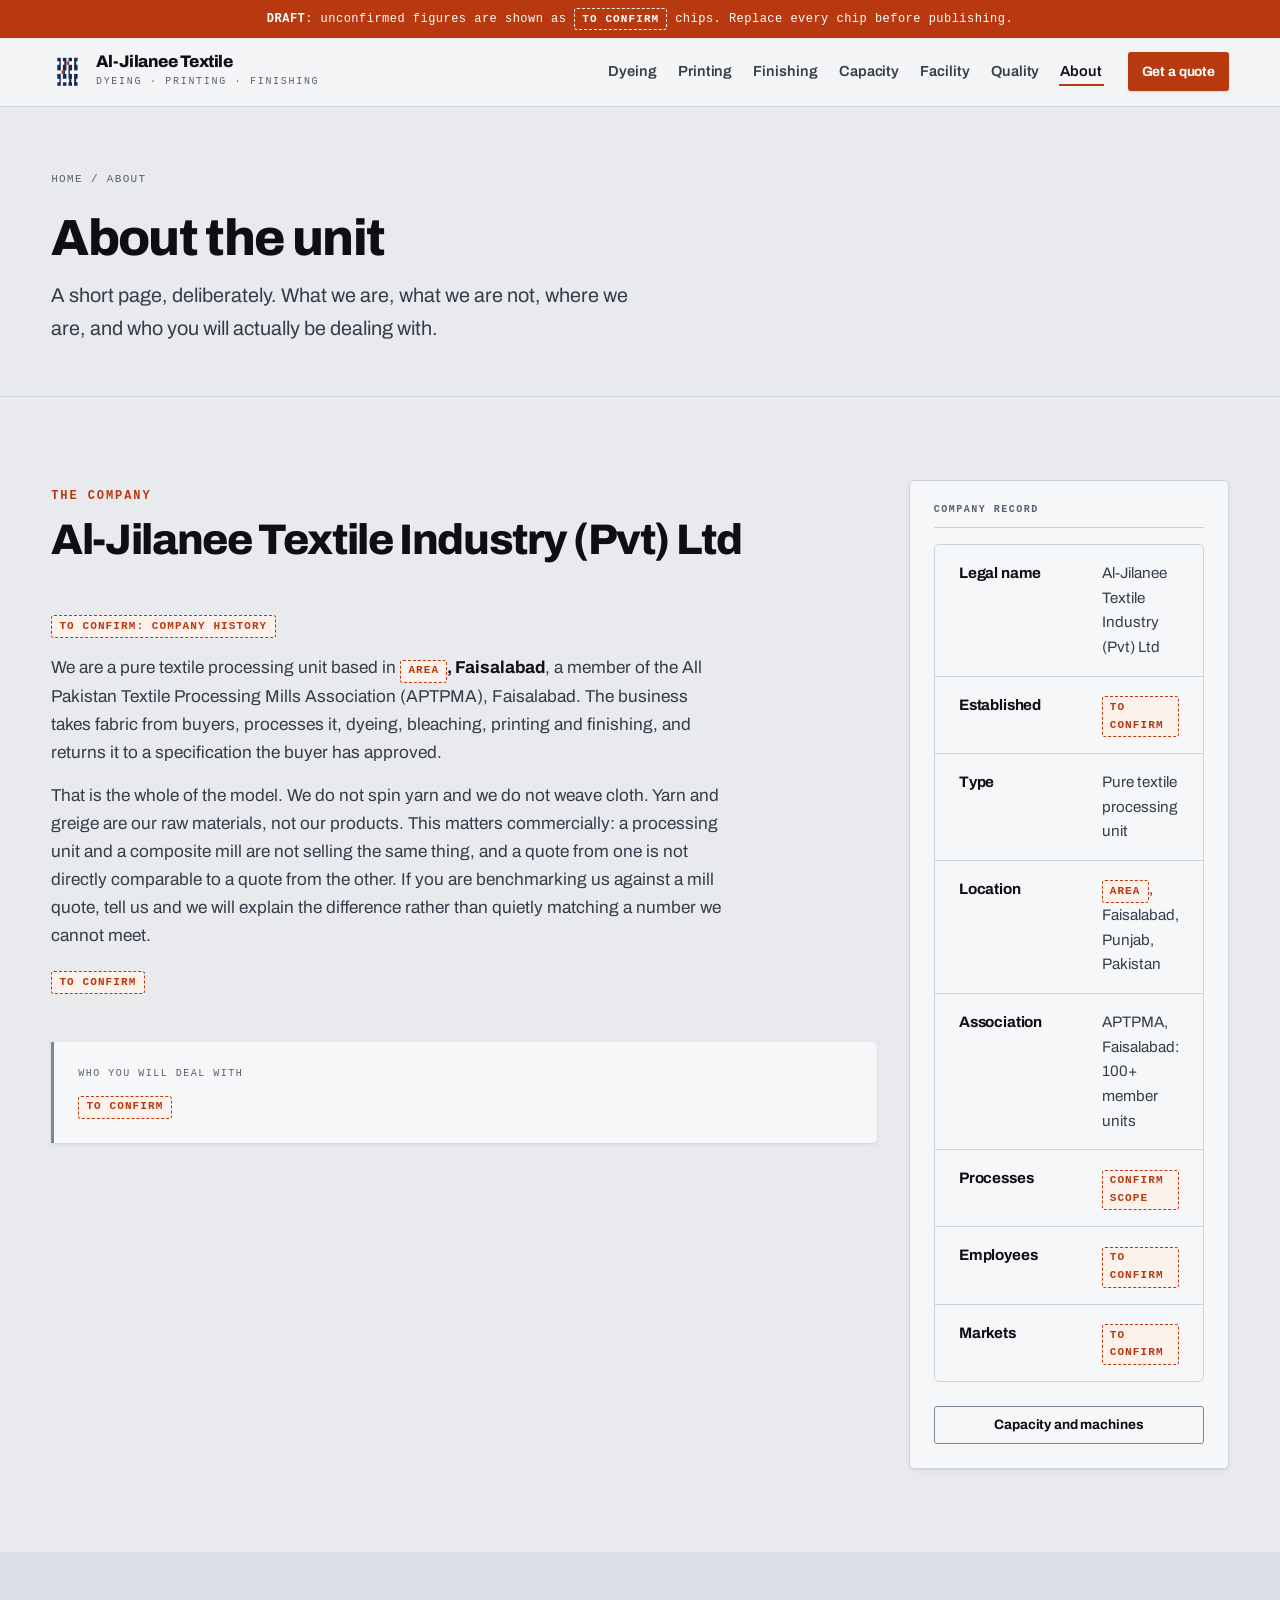
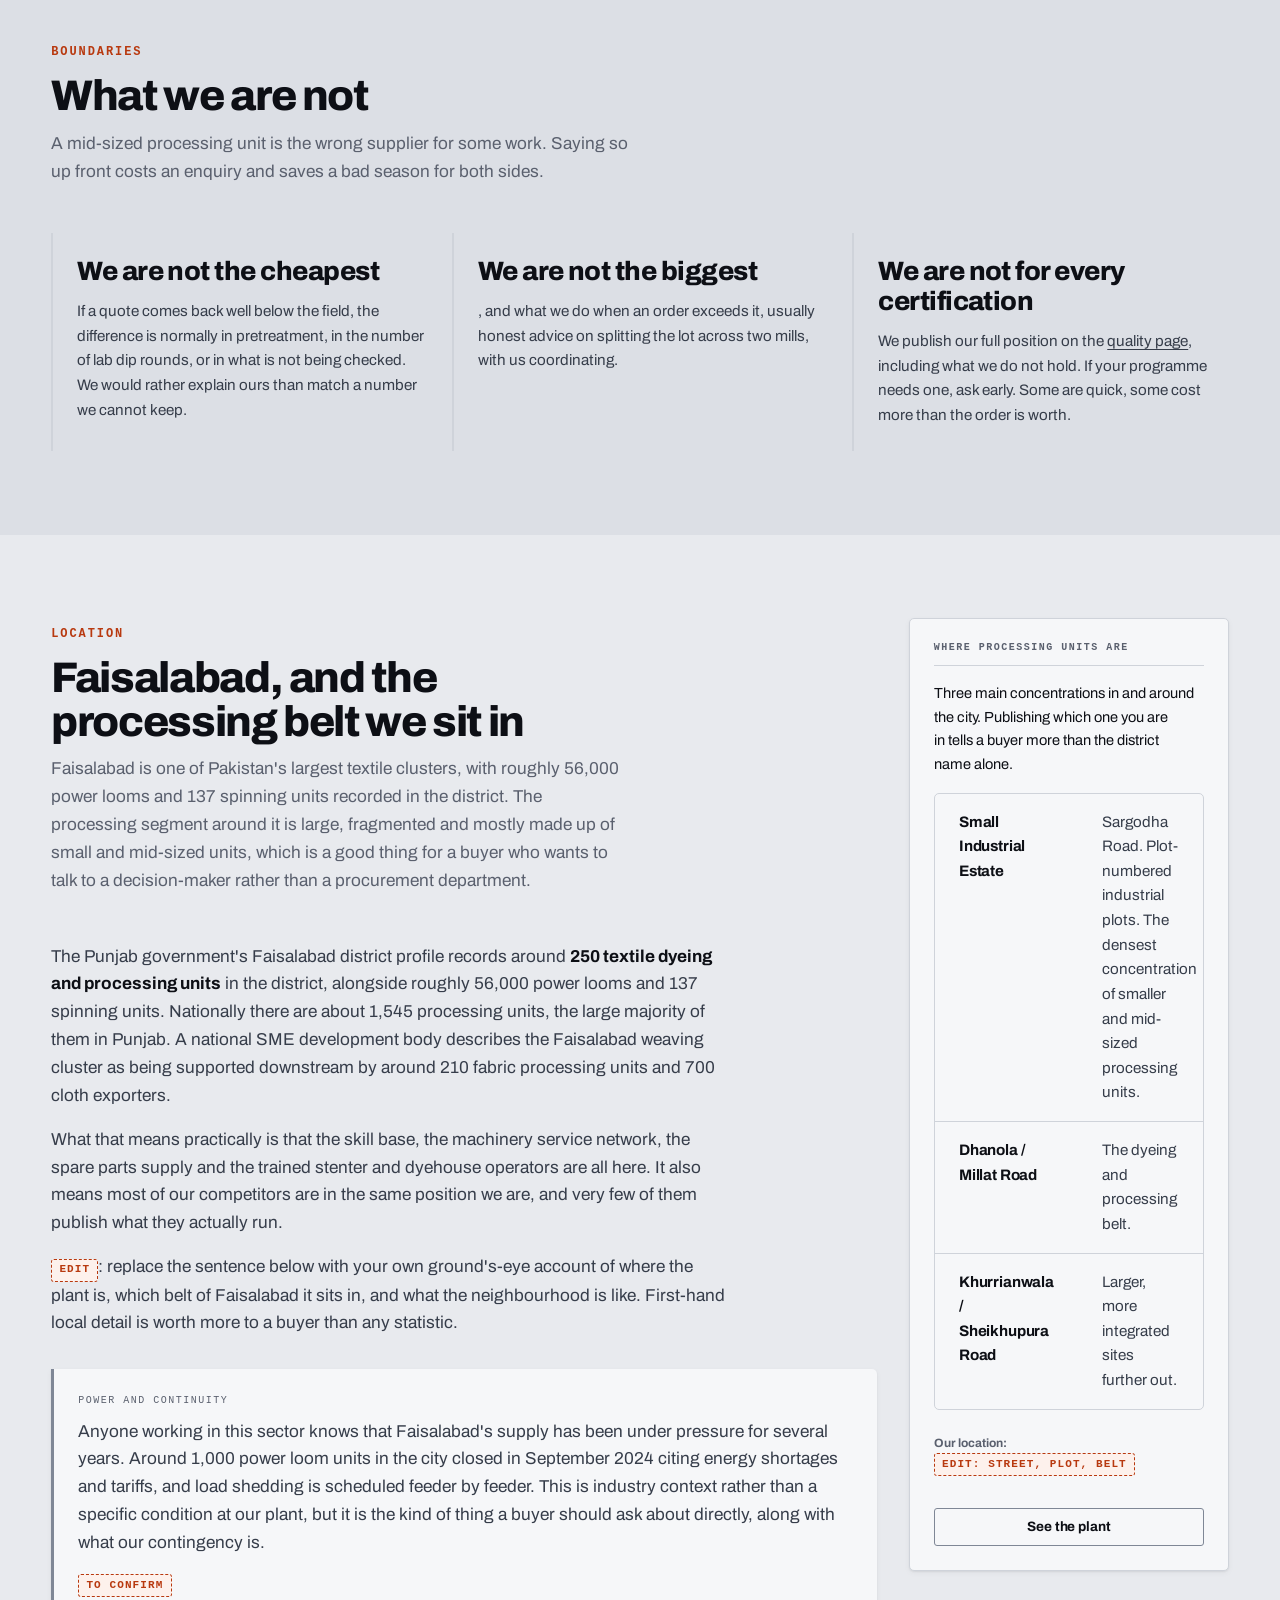
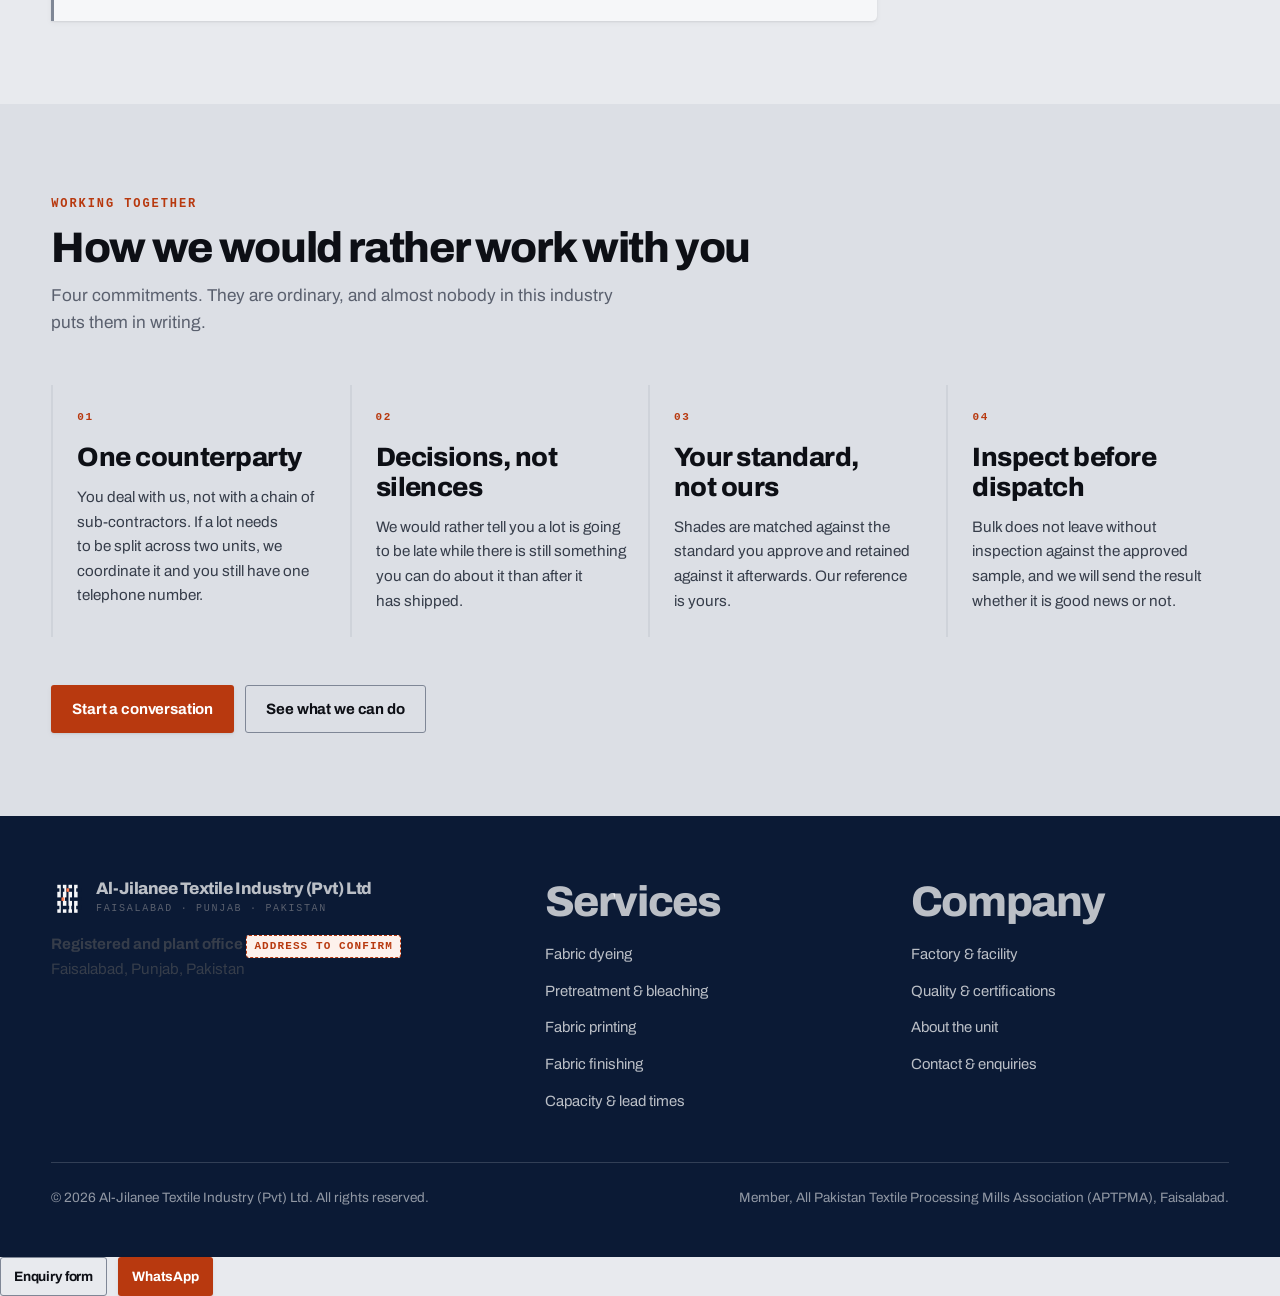
==== commit 806c14d6: "cycle-01: fix mobile overflow, tap targets, manifest palette, heading order Bugs found by inspection" ====
--- a/about.html
+++ b/about.html
@@ -128,9 +128,10 @@
               the difference rather than quietly matching a number we cannot meet.
             </p>
             <p>
-              <span class="todo">To confirm: one paragraph on how the unit works: who
-              decides, how a lot moves through, what a typical day looks like. Written
-              by whoever actually runs the floor.</span>
+              <span class="todo">To confirm</span><span class="edit-note">EDIT: write one
+              paragraph on how the unit works: who decides, how a lot moves through,
+              what a typical day looks like. Written by whoever actually runs the
+              floor.</span>
             </p>
           </div>
 
--- a/assets/css/site.css
+++ b/assets/css/site.css
@@ -158,10 +158,15 @@
 .stack { display: flex; flex-direction: column; gap: var(--s4); }
 
 .grid { display: grid; gap: var(--s5); }
-.grid-2 { display: grid; gap: var(--s6); grid-template-columns: 1fr; }
-.grid-3 { display: grid; gap: var(--s5); grid-template-columns: 1fr; }
+/* Every track is minmax(0,...), never a bare 1fr. A bare 1fr track has an
+   automatic minimum of min-content, so a wide scrollable table inside a
+   .table-wrap still stretches the column instead of scrolling inside it.
+   That pushed finishing.html and capacity.html 121px and 52px past the
+   right edge of a 390px screen. Verified fixed at 390px. */
+.grid-2 { display: grid; gap: var(--s6); grid-template-columns: minmax(0,1fr); }
+.grid-3 { display: grid; gap: var(--s5); grid-template-columns: minmax(0,1fr); }
 .grid-4 { display: grid; gap: var(--s4); grid-template-columns: repeat(2, minmax(0,1fr)); }
-.grid-sidebar { display: grid; gap: var(--s6); grid-template-columns: 1fr; }
+.grid-sidebar { display: grid; gap: var(--s6); grid-template-columns: minmax(0,1fr); }
 
 @media (min-width: 48rem) {
   .grid-2 { grid-template-columns: repeat(2, minmax(0,1fr)); }
@@ -170,7 +175,7 @@
   .grid-sidebar { grid-template-columns: minmax(0,1fr) 20rem; align-items: start; }
 }
 @media (min-width: 64rem) {
-  .grid-2 { grid-template-columns: 7fr 5fr; }          /* asymmetric, not 50/50 */
+  .grid-2 { grid-template-columns: minmax(0,7fr) minmax(0,5fr); } /* asymmetric, not 50/50 */
   .grid-3 { grid-template-columns: repeat(3, minmax(0,1fr)); }
 }
 
@@ -346,7 +351,7 @@
     radial-gradient(70% 90% at 8% 108%, rgba(21,44,85,.9) 0%, transparent 60%);
 }
 .hero h1 { color: #fff; margin-bottom: var(--s5); }
-.hero__grid { display: grid; gap: var(--s7); grid-template-columns: 1fr; align-items: start; }
+.hero__grid { display: grid; gap: var(--s7); grid-template-columns: minmax(0,1fr); align-items: start; }
 .hero__note { color: rgba(255,255,255,.76); font-size: var(--t-small); max-width: 56ch; }
 .hero__actions { display: flex; flex-wrap: wrap; gap: .7rem; margin-top: var(--s6); }
 .hero .btn--ghost { color: #fff; border-color: rgba(255,255,255,.42); }
@@ -396,7 +401,7 @@
 
 /* --- 11. Fact strip ------------------------------------------------------ */
 
-.factstrip { display: grid; grid-template-columns: 1fr; gap: 1px; background: var(--line); border-block: 1px solid var(--line); }
+.factstrip { display: grid; grid-template-columns: minmax(0,1fr); gap: 1px; background: var(--line); border-block: 1px solid var(--line); }
 .fact { background: var(--paper); padding: var(--s5) var(--s5) var(--s5) var(--s4); }
 .fact__k { display: block; font-family: var(--mono); font-size: .625rem; letter-spacing: .15em; text-transform: uppercase; color: var(--ink-3); margin-bottom: .55rem; }
 /* .fact__v is the headline value. .fact__n is the line that supports it.
@@ -433,11 +438,15 @@
   font-family: var(--mono); font-size: .6875rem; font-weight: 700;
   letter-spacing: .15em; color: var(--signal); margin-bottom: var(--s4);
 }
-.card h3 {
+.card h2, .card h3 {
   font-size: clamp(1.3rem, 1.1rem + .7vw, 1.7rem);
   margin-bottom: var(--s3);
   transition: color .16s ease;
 }
+/* capacity.html opens with three peer cards directly under the h1, with no
+   section heading above them, so they carry h2. The selector is widened to
+   match rather than restyling those cards smaller than their siblings. */
+.card--toplevel h2 { margin-bottom: var(--s3); }
 .card--link:hover h3 { color: var(--signal); }
 .card p { color: var(--ink-2); font-size: .95rem; }
 .card__foot { margin-top: var(--s4); font-size: .8125rem; font-weight: 700; color: var(--signal); letter-spacing: .01em; }
@@ -541,7 +550,7 @@
 .timeline__row--key .timeline__fill { background: var(--signal); }
 .timeline__val { font-family: var(--mono); font-size: .8125rem; font-weight: 600; color: var(--ink-2); white-space: nowrap; }
 @media (max-width: 47.99rem) {
-  .timeline__row { grid-template-columns: 1fr; }
+  .timeline__row { grid-template-columns: minmax(0,1fr); }
   .timeline__val { order: 3; }
 }
 
@@ -558,7 +567,7 @@
 .deflist__row + .deflist__row { border-top: 1px solid var(--line); }
 .deflist__row > :first-child { font-weight: 700; font-size: .95rem; letter-spacing: -.01em; }
 .deflist__row > :last-child { color: var(--ink-2); font-size: .95rem; }
-@media (max-width: 40rem) { .deflist__row { grid-template-columns: 1fr; gap: var(--s2); } }
+@media (max-width: 40rem) { .deflist__row { grid-template-columns: minmax(0,1fr); gap: var(--s2); } }
 
 /* --- 17. Tables ---------------------------------------------------------- */
 
@@ -609,7 +618,12 @@
   border: 1px dashed var(--signal);
   border-radius: var(--r);
   padding: .1rem .45rem;
-  white-space: nowrap;
+  max-width: 100%;
+  /* white-space: nowrap was here. It made this chip 1159px wide on about.html
+     when a long instruction was typed into it, which pushed that whole page
+     788px past the right edge of a 390px screen. The owner edits these chips,
+     so the chip must not be able to force the page wider than the screen no
+     matter what text goes into it. */
 }
 
 /* A dash in a data cell means "not stated yet", which is a different
@@ -695,7 +709,7 @@
 }
 .keyvalue__k { font-weight: 700; color: #fff; font-size: 1.02rem; letter-spacing: -.012em; }
 .keyvalue__n { font-size: .95rem; color: rgba(255,255,255,.76); margin-top: .15rem; }
-@media (max-width: 40rem) { .keyvalue__row { grid-template-columns: 1fr; } }
+@media (max-width: 40rem) { .keyvalue__row { grid-template-columns: minmax(0,1fr); } }
 
 /* --- 21. QA accordion ---------------------------------------------------- */
 
@@ -852,7 +866,7 @@
 /* --- 26. Form ------------------------------------------------------------ */
 
 .form { display: grid; gap: var(--s5); }
-.form__row { display: grid; gap: var(--s5); grid-template-columns: 1fr; }
+.form__row { display: grid; gap: var(--s5); grid-template-columns: minmax(0,1fr); }
 @media (min-width: 48rem) { .form__row { grid-template-columns: repeat(2, minmax(0,1fr)); } }
 .field { display: flex; flex-direction: column; gap: .4rem; }
 .field--full { grid-column: 1 / -1; }
@@ -904,11 +918,31 @@
 
 .wa-bar { display: flex; flex-wrap: wrap; gap: .7rem; }
 
-/* --- 29. Footer ---------------------------------------------------------- */
-
+/* --- 30. Tap target size (WCAG 2.2 SC 2.5.8, AA) ---------------------------
+   Measured on a 390px screen: the arrow links, the footer links and the
+   breadcrumb were 16 to 20px tall, against a 24px minimum. None of them sit
+   inline in a sentence, so the "inline exception" does not apply and these
+   were real failures on all nine pages.
+
+   The fix is a pseudo-element that grows the hit area to at least 24px while
+   leaving the visible box, the type size and the spacing exactly as they
+   were. 4px of extension each side. Footer links have a .55rem row gap, so
+   extended boxes meet but do not overlap. */
+
+.crumbs a, .footer-links a, a.link-arrow { position: relative; }
+.crumbs a::after,
+.footer-links a::after,
+a.link-arrow::after {
+  content: "";
+  position: absolute;
+  left: -6px; right: -6px;
+  top: -4px; bottom: -4px;
+}
+
+/* --- 29. Footer ---------------------------------------------------------- */
 .site-footer { background: var(--indigo-deep); color: rgba(255,255,255,.72); padding-block: var(--s8) var(--s6); }
-.footer-grid { display: grid; gap: var(--s7); grid-template-columns: 1fr; }
-@media (min-width: 48rem) { .footer-grid { grid-template-columns: 1.4fr 1fr 1fr; } }
+.footer-grid { display: grid; gap: var(--s7); grid-template-columns: minmax(0,1fr); }
+@media (min-width: 48rem) { .footer-grid { grid-template-columns: minmax(0,1.4fr) minmax(0,1fr) minmax(0,1fr); } }
 .site-footer h3 { color: #fff; font-size: .95rem; letter-spacing: -.01em; margin-bottom: var(--s4); }
 .footer-links { list-style: none; margin: 0; padding: 0; display: grid; gap: .55rem; }
 .footer-links a { text-decoration: none; color: rgba(255,255,255,.72); font-size: .93rem; }
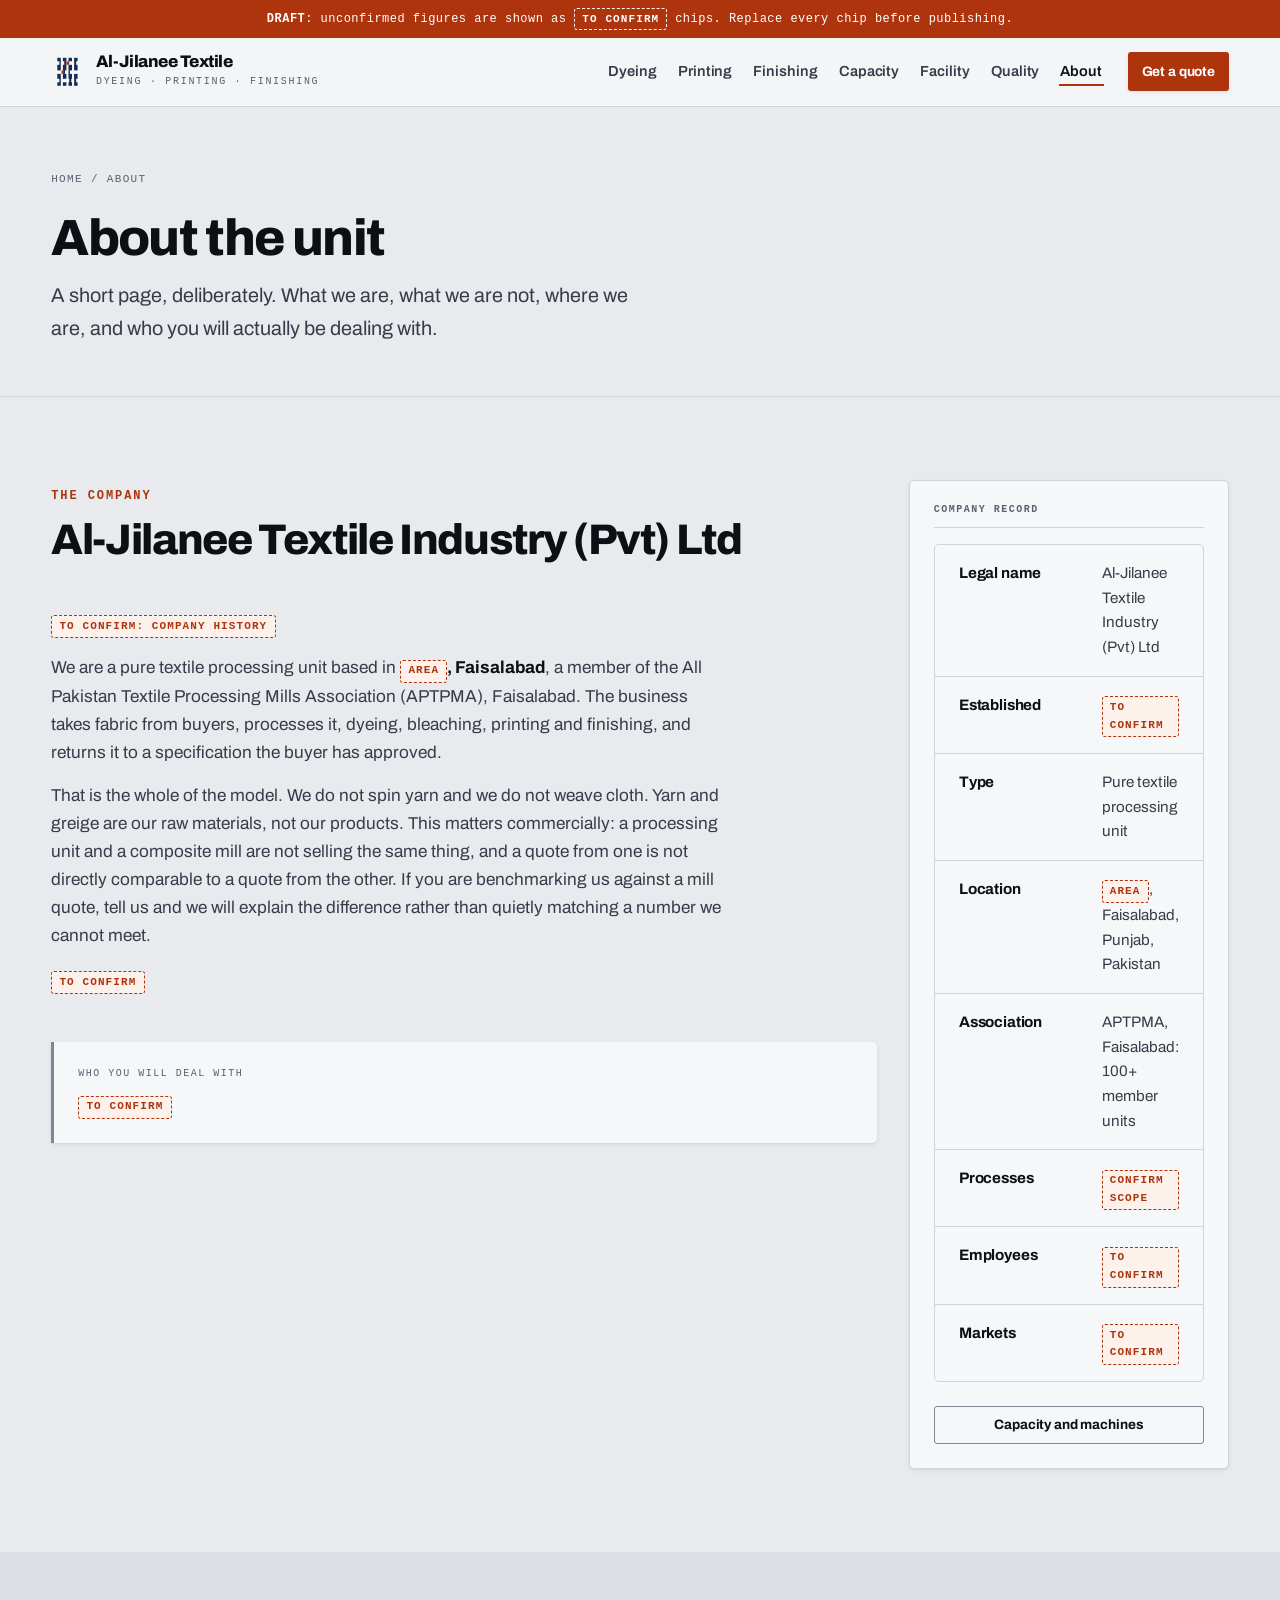
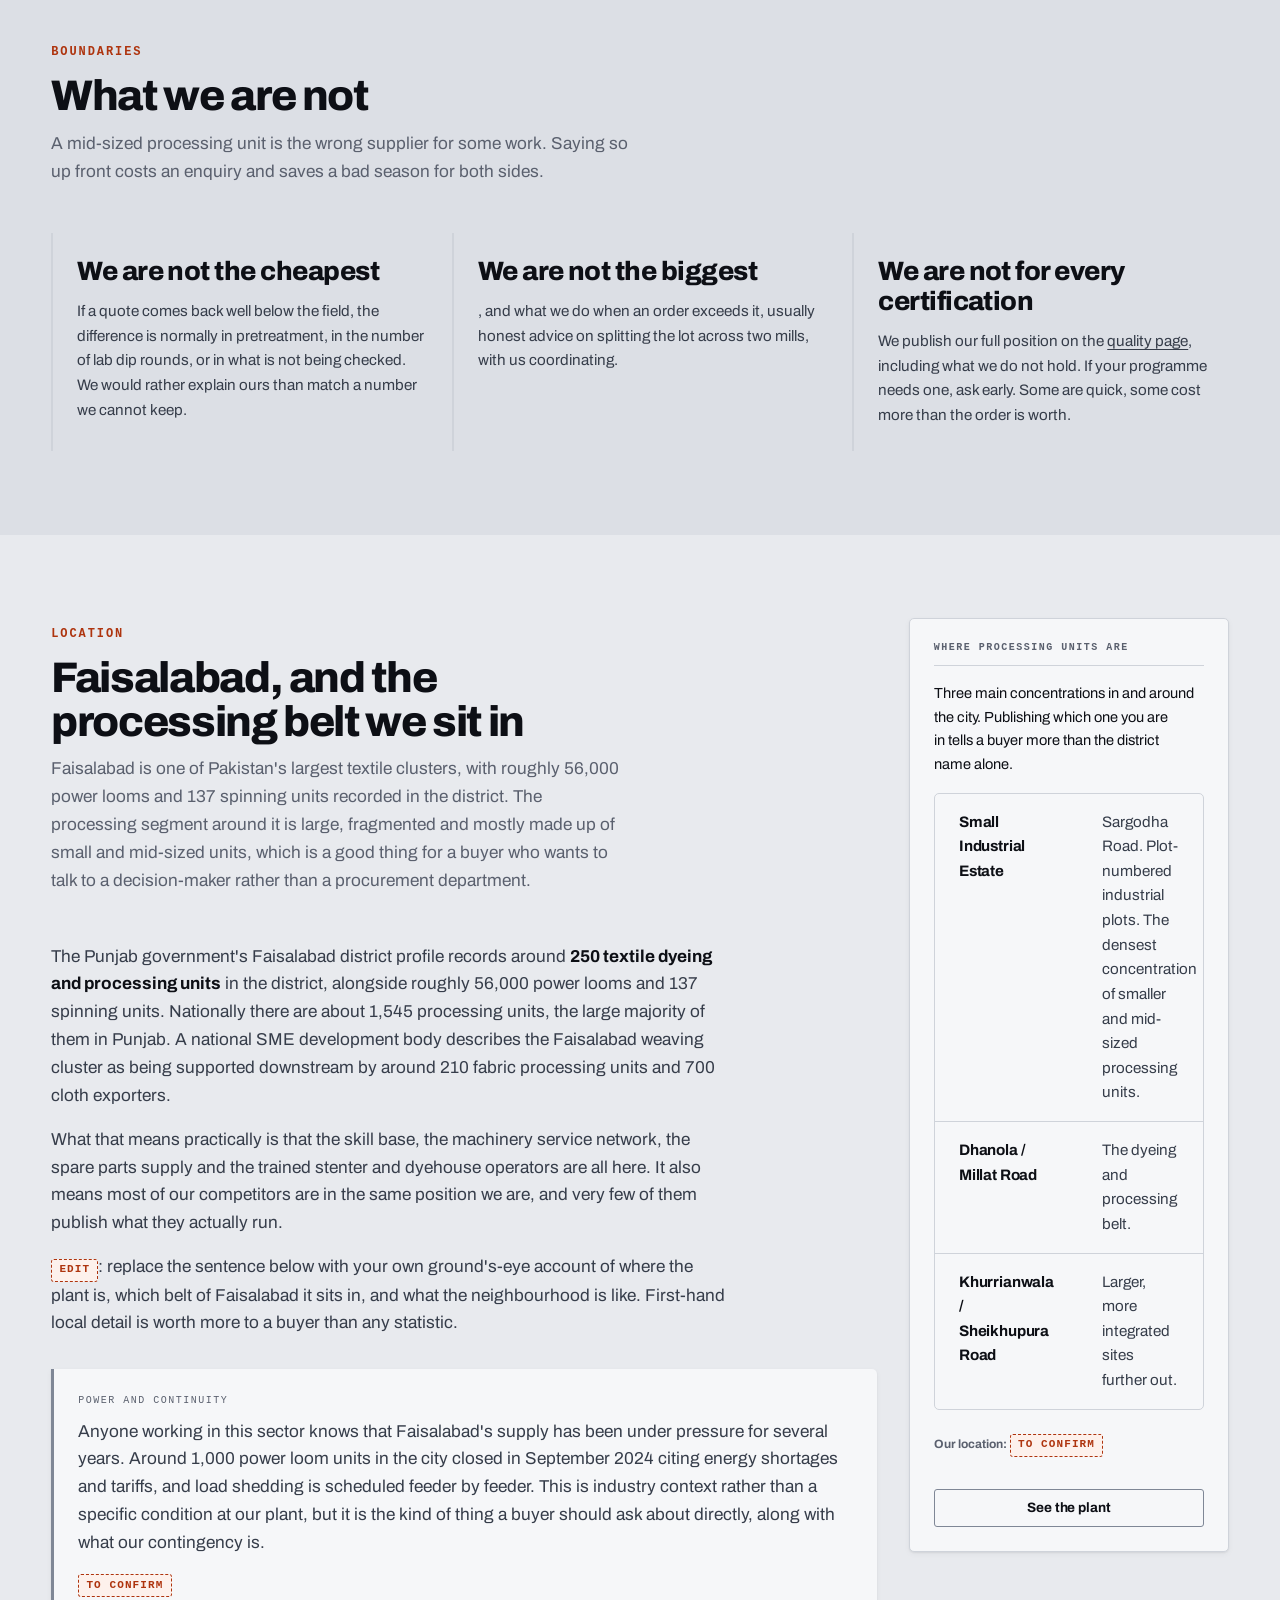
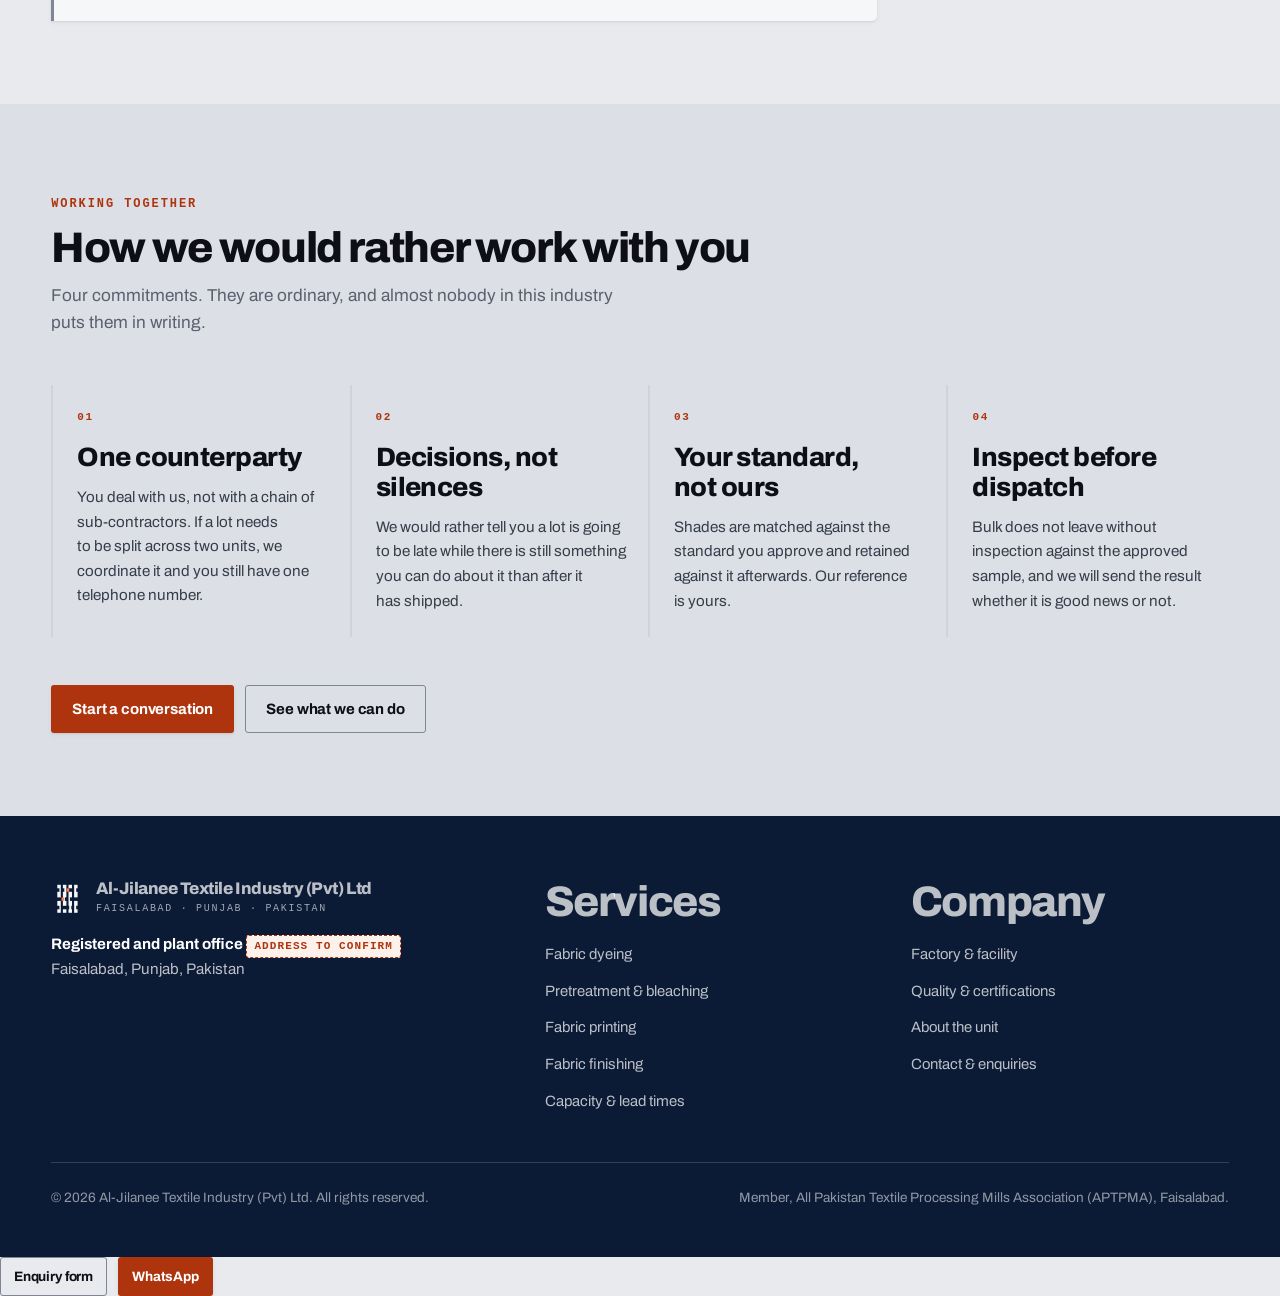
==== commit 6cdf47b4: "cycle-04: stop publishing build instructions, and correct false claims in the owner guide Buyer-visi" ====
--- a/about.html
+++ b/about.html
@@ -302,7 +302,8 @@
           </div>
           <p class="text-xs text-muted mt-5">
             <strong>Our location:</strong>
-            <span class="todo">EDIT: street, plot, belt</span>
+            <span class="todo">To confirm</span><span class="edit-note">EDIT: street,
+              plot, belt</span>
           </p>
           <a class="btn btn--ghost btn--sm btn--block mt-4" href="facility.html">See the plant</a>
         </aside>
--- a/assets/css/site.css
+++ b/assets/css/site.css
@@ -42,7 +42,7 @@
   --ink-3:        #5a606e;   /* labels, meta             5.88:1 raised / 4.72:1 sunk (AA) */
   --indigo:       #152c55;   /* dye-vat blue: dark sections, headers    13.79:1 w/ white */
   --indigo-deep:  #0b1a35;   /* hero + footer ground                   17.31:1 w/ white */
-  --signal:       #b8390f;   /* madder red. THE accent.  5.78:1 w/ white, 5.40:1 on paper-raised */
+  --signal:       #ae340e;   /* madder red. THE accent. Was #b8390f, which measured 4.33:1 on --paper-sunk and failed AA for the 11px bold .eyebrow--signal and .card__index text. #ae340e clears every background the accent text sits on: 4.77:1 on paper-sunk, 6.37:1 white-on-accent. Not visibly a different colour. */
   --line:         #cfd3da;
   --line-strong:  #7f8796;   /* 3.37:1 raised / 3.00:1 paper — meets SC 1.4.11 */
 
@@ -84,7 +84,7 @@
   /* The woven mark. Inverted on dark grounds so it never disappears. */
   --mark-warp: #152c55;
   --mark-weft: #f6f7f9;
-  --mark-dye:  #b8390f;
+  --mark-dye:  #ae340e;   /* the light-ground strand. Tracks --signal so the mark and the accent are one red, not two near-misses. The dark-ground variant below is deliberately lighter. */
 }
 .site-footer, .hero { --mark-warp: #f6f7f9; --mark-weft: #0b1a35; --mark-dye: #ff7a4d; }
 
@@ -674,6 +674,23 @@
 caption .edit-note { display: none; }
 html.editing caption .edit-note { display: inline-block; margin: 0 0 0 .4rem; }
 
+/* A whole callout addressed to the owner. Same trigger as .edit-note, but
+   for a block of guidance too large to sit inside one of those spans.
+   facility.html carried one of these as visible text, where it told a buyer
+   that the page "most limits how much a buyer trusts the rest of the
+   numbers" and linked to an internal markdown file. */
+.callout--owner { display: none; }
+html.editing .callout--owner { display: block; }
+
+/* Build metadata sitting under the photograph placeholders: the file name and
+   pixel size on facility.html, the capture instruction on index.html. Neither
+   means anything to a buyer, so both are owner-only. The placeholder itself
+   stays visible on purpose: "Awaiting photo" plus a description of what the
+   photograph will prove is more credible than a stock image, which is the
+   whole argument this site is making. */
+.shot__meta { display: none; }
+html.editing .shot__meta { display: block; }
+
 /* A thin bar so it is obvious the page is in editing mode. */
 html.editing body::before {
   content: "EDITING MODE — these blue notes are for you, not for buyers. Remove ?edit from the address to see the real page.";
@@ -900,6 +917,30 @@
 
 .addr { font-style: normal; font-size: .95rem; color: var(--ink-2); line-height: 1.55; }
 
+/* --- 31. Contrast on dark grounds -----------------------------------------
+   Measured on all nine pages: 31 elements below 4.5:1. All shared one cause,
+   a light-theme token or an inherited white reaching a dark ground. A token
+   was valid where it was written and wrong where it was reused.
+
+   .brand__sub is the wordmark strapline. It appears in the light header and
+   in the dark footer; the --ink-3 rule was written for the header and put it
+   at 2.75:1 on the footer ground. .addr was the same bug at 1.59:1. Both now
+   take a light value inside the footer and keep the dark one elsewhere. */
+
+.site-footer .brand__sub { color: rgba(255,255,255,.62); }
+.site-footer .addr { color: rgba(255,255,255,.72); }
+.site-footer .addr strong { color: #fff; }
+
+/* The datasheet sits inside the hero, which is a dark ground, but the panel
+   itself is light. Without this it inherited white and its title measured
+   1.34:1. */
+.datasheet { color: var(--ink); }
+
+/* A ghost button is transparent, so on a dark ground it needs light text.
+   Only .hero had this; the same button in .section--dark measured 1.39:1. */
+.section--dark .btn--ghost,
+.hero .btn--ghost { color: #fff; border-color: rgba(255,255,255,.42); }
+
 /* --- 27. Crumbs / page head ---------------------------------------------- */
 
 .crumbs {
@@ -939,14 +980,19 @@
   top: -4px; bottom: -4px;
 }
 
-/* --- 29. Footer ---------------------------------------------------------- */
+/* --- 29. Footer ---------------------------------------------------------- */
 .site-footer { background: var(--indigo-deep); color: rgba(255,255,255,.72); padding-block: var(--s8) var(--s6); }
 .footer-grid { display: grid; gap: var(--s7); grid-template-columns: minmax(0,1fr); }
 @media (min-width: 48rem) { .footer-grid { grid-template-columns: minmax(0,1.4fr) minmax(0,1fr) minmax(0,1fr); } }
 .site-footer h3 { color: #fff; font-size: .95rem; letter-spacing: -.01em; margin-bottom: var(--s4); }
 .footer-links { list-style: none; margin: 0; padding: 0; display: grid; gap: .55rem; }
-.footer-links a { text-decoration: none; color: rgba(255,255,255,.72); font-size: .93rem; }
-.footer-links a:hover { color: #fff; text-decoration: underline; }
+.footer-links a { text-decoration: none; color: var(--ink-2); font-size: .93rem; }
+/* The footer is the only place these are on a dark ground. The white rule
+   used to be global, and .footer-links is also reused inside the light .rail
+   panels, where white text measured 1.07:1 and was effectively invisible. */
+.site-footer .footer-links a { color: rgba(255,255,255,.72); }
+.footer-links a:hover { color: var(--signal); text-decoration: underline; }
+.site-footer .footer-links a:hover { color: #fff; }
 .footer-bottom {
   margin-top: var(--s7); padding-top: var(--s5);
   border-top: 1px solid var(--line-dark);
@@ -998,9 +1044,72 @@
 
 /* --- 32. Print ----------------------------------------------------------- */
 
+/* --- 32. Print -----------------------------------------------------------
+   A buyer, or the office printing a spec sheet to hand someone, must not get
+   an unreadable page. Two defects were fixed here.
+
+   1. The DRAFT ribbon was hidden when printing. That was backwards. A printed
+      sheet is the artefact most likely to leave the building, so it is the one
+      that most needs the warning. It now prints as outlined black on white.
+
+   2. .section--dark carries white text on an indigo background. No rule here
+      set print-color-adjust, and its initial value is "economy", so browsers
+      omit backgrounds unless the reader ticks "Background graphics". The
+      result on paper: white text on white paper. On index.html that section is
+      the certifications list, which is the last thing a buyer needs to lose.
+      Never rely on a background to carry meaning on paper: the section is
+      forced to a light treatment so it reads the same either way. */
+
 @media print {
-  .site-header, .draft-ribbon, .wa-bar, .site-footer, .skip { display: none !important; }
+  .site-header, .wa-bar, .site-footer, .skip { display: none !important; }
   body { background: #fff; color: #000; font-size: 11pt; }
   .section { padding-block: 1rem; }
-  a[href^="http"]::after { content: " (" attr(href) ")"; font-size: 9pt; color: #555; }
-}
+
+  /* Expand the destination of a printed link so the sheet is useful off the
+     screen, but not when the URL is a query string. A wa.me link expands to
+     a percent-encoded paragraph, which is unreadable and runs off the page. */
+  a[href^="http"]:not([href*="wa.me"]):not([href*="?"])::after {
+    content: " (" attr(href) ")"; font-size: 9pt; color: #555;
+  }
+
+  .draft-ribbon {
+    display: block !important;
+    background: #fff !important;
+    color: #000 !important;
+    border: 1.5pt solid #000;
+  }
+
+  /* .hero is the other dark ground on the site, and it was missed by the
+     first pass at this: white text on --indigo-deep, same failure as
+     .section--dark. The "At a glance" datasheet inside it is genuinely
+     useful on paper, so the hero is normalised rather than hidden. */
+  .hero,
+  .hero .lead,
+  .hero__note,
+  .hero .eyebrow,
+  .hero .btn--ghost { background: #fff !important; color: #000 !important; border-color: #000 !important; }
+  .hero h1 { color: #000 !important; }
+  .hero::before, .hero::after { display: none !important; }   /* woven ground and dye bleed */
+  .hero .btn--primary { background: #fff !important; color: #000 !important; border: 1pt solid #000; }
+  .datasheet { box-shadow: none !important; border-color: #999 !important; }
+
+  .section--dark,
+  .section--dark p,
+  .section--dark .section-head p,
+  .section--dark .on-dark,
+  .section--dark .text-muted,
+  .section--dark li { background: #fff !important; color: #000 !important; }
+  .section--dark h2, .section--dark h3 { color: #000 !important; }
+  .section--dark .eyebrow { color: #555 !important; }
+  .section--dark::before { display: none !important; }
+  .section--dark .flow__step,
+  .section--dark .flow__step:last-child { border-top-color: #999 !important; border-bottom-color: #999 !important; }
+
+  /* Keep a table readable across a page break, and let it use the full sheet. */
+  .table-wrap { overflow: visible !important; border: 0 !important; box-shadow: none !important; }
+  table { font-size: 9pt; }
+  thead { display: table-header-group; }   /* repeat column headings per page */
+  tr, thead { break-inside: avoid; }
+  h2, h3 { break-after: avoid; }
+  .card, .callout, .timeline__row, .deflist__row { break-inside: avoid; }
+}
